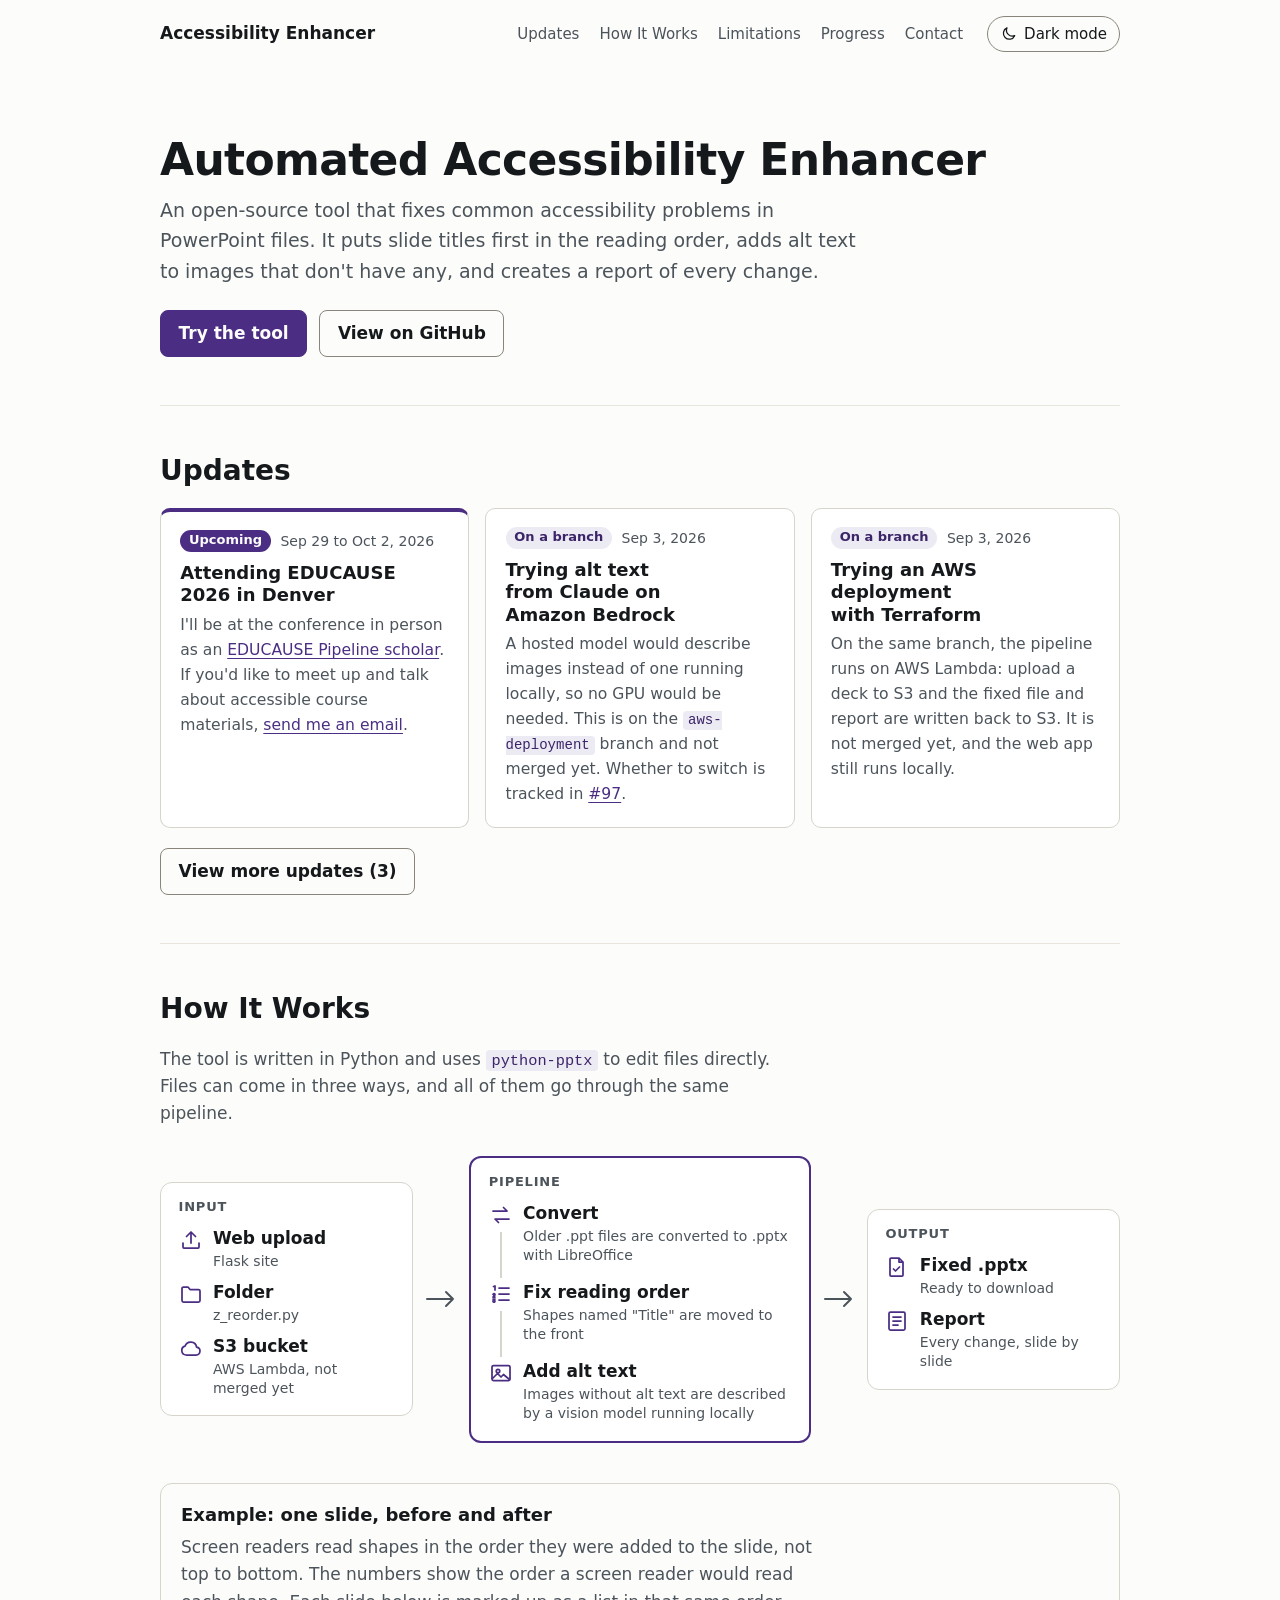
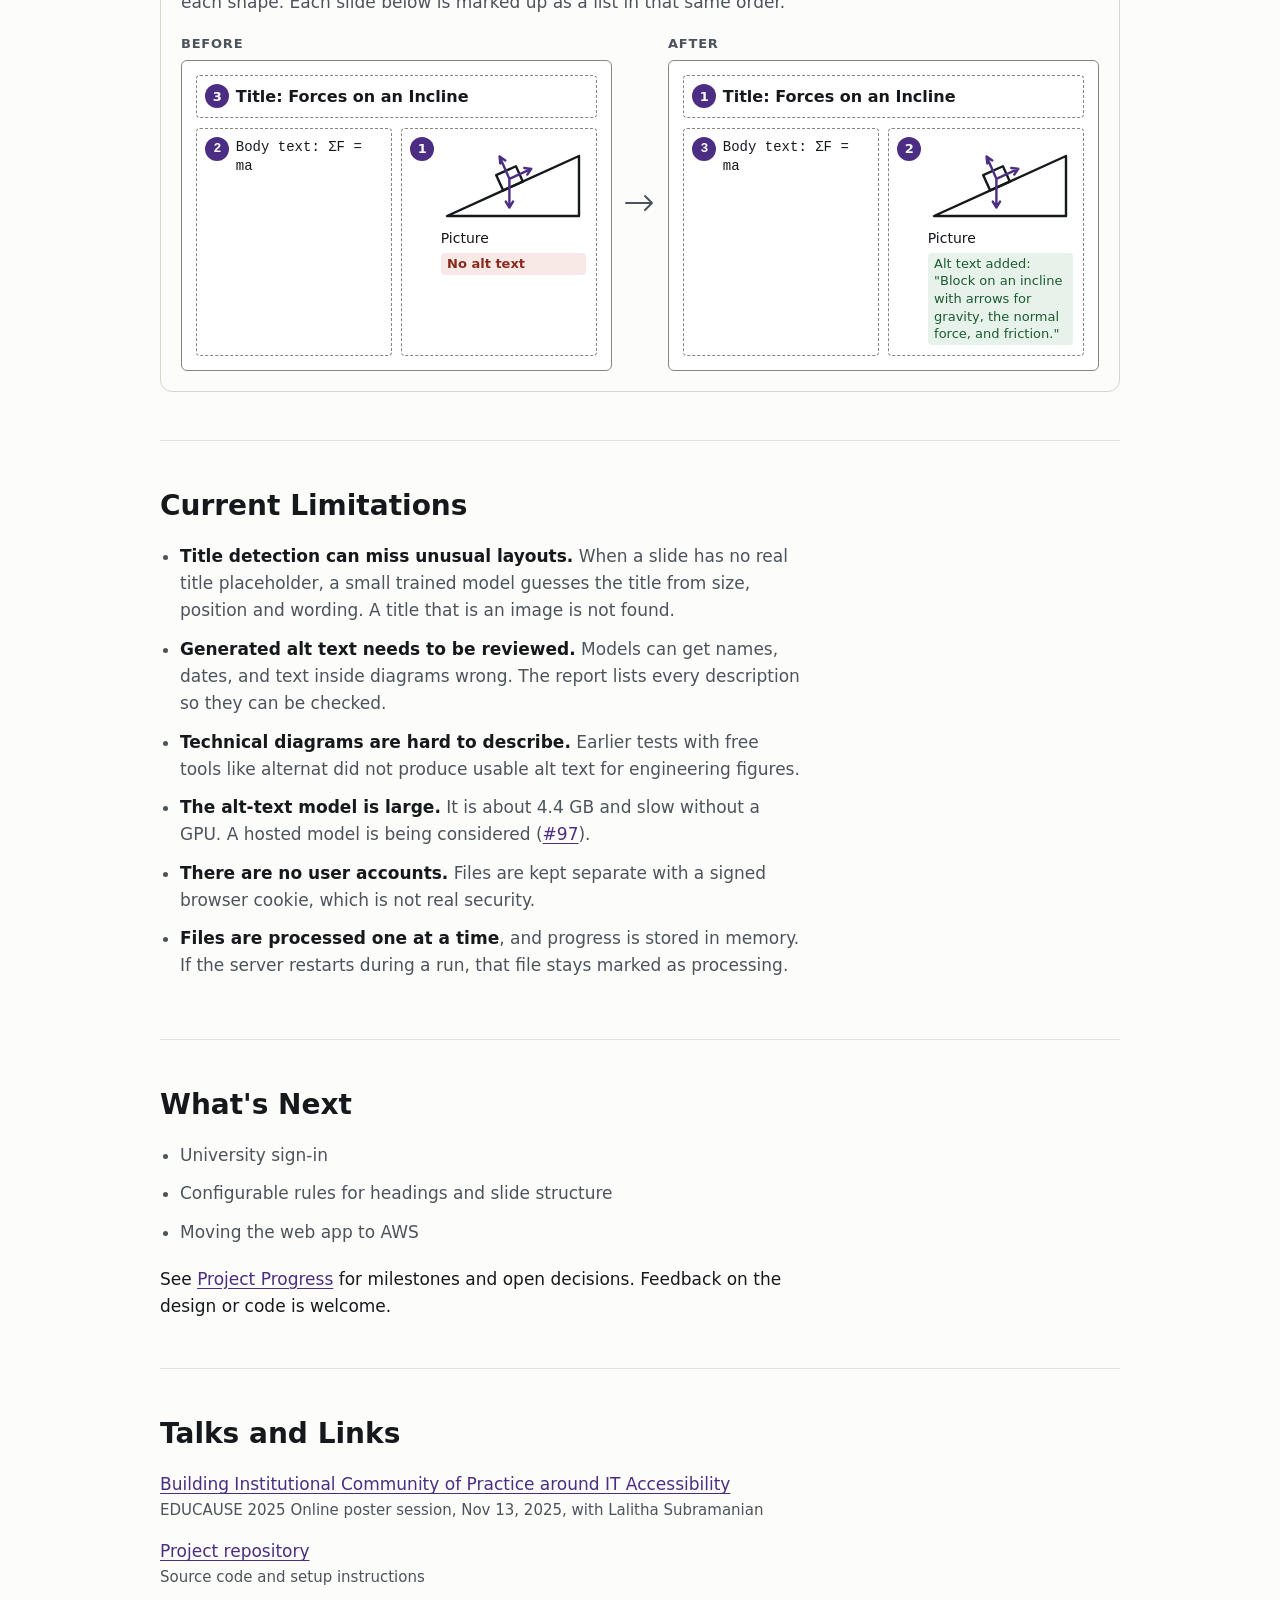
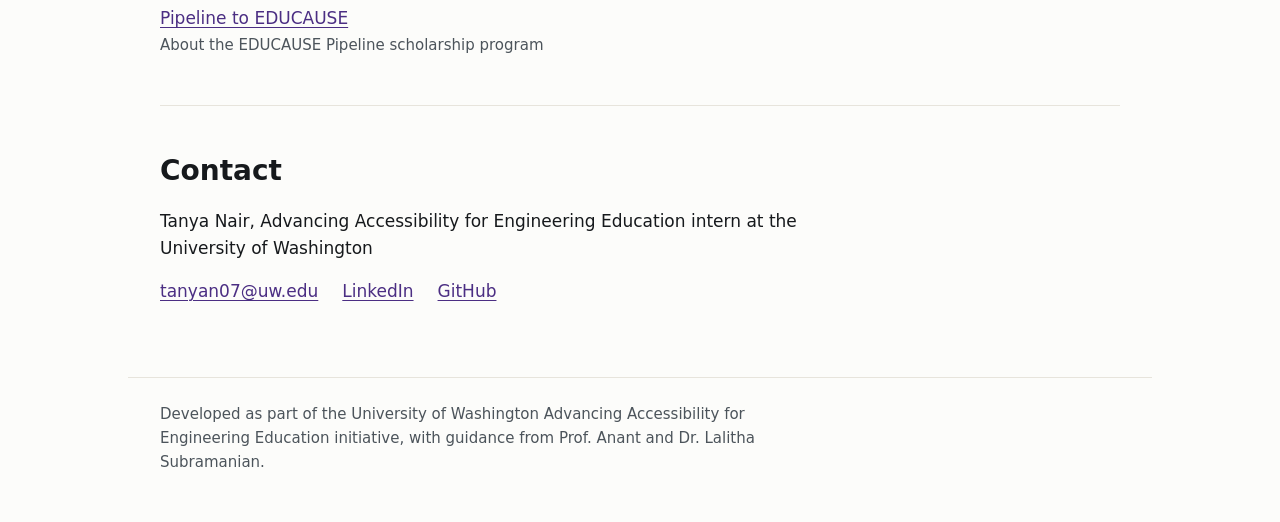
==== index.html @ fe42ecde "Proxy /app to the Flask app and link it from the landing page Add a Cloudflare Pages Function that r" ====
<!doctype html>
<html lang="en">
<head>
<meta charset="utf-8">
<meta name="viewport" content="width=device-width, initial-scale=1">
<title>Automated Accessibility Enhancer</title>
<meta name="description" content="An open-source tool that fixes reading order and adds missing alt text in PowerPoint files. Built at the University of Washington.">
<meta name="color-scheme" content="light dark">
<link rel="stylesheet" href="styles.css">
<script>
  document.documentElement.classList.add("js");
  try {
    var t = localStorage.getItem("theme");
    if (t === "light" || t === "dark") { document.documentElement.dataset.theme = t; }
  } catch (e) {}
</script>
</head>
<body>

<a class="skip-link" href="#main">Skip to main content</a>

<header class="topbar">
  <div class="wrap topbar-inner">
    <a class="brand" href="#top">Accessibility Enhancer</a>
    <nav aria-label="Sections">
      <ul>
        <li><a href="#updates">Updates</a></li>
        <li><a href="#how">How It Works</a></li>
        <li><a href="#limits">Limitations</a></li>
        <li><a href="progress.html">Progress</a></li>
        <li><a href="#contact">Contact</a></li>
      </ul>
    </nav>
    <button type="button" class="theme-toggle" id="theme-toggle" aria-pressed="false" hidden>
      <svg class="icon" viewBox="0 0 24 24" aria-hidden="true" focusable="false"><path d="M20 14.5A8 8 0 0 1 9.5 4a8 8 0 1 0 10.5 10.5z"/></svg>
      Dark mode
    </button>
  </div>
</header>

<main id="main">

  <section class="intro wrap" id="top" aria-labelledby="top-h">
    <h1 id="top-h">Automated Accessibility Enhancer</h1>
    <p class="lede">An open-source tool that fixes common accessibility problems in PowerPoint files. It puts slide
      titles first in the reading order, adds alt text to images that don't have any, and creates a report of every
      change.</p>
    <p class="actions">
      <a class="button" href="/app">Try the tool</a>
      <a class="button-secondary" href="https://github.com/t-nair/automated-accessibility-enhancer">View on GitHub</a>
    </p>
  </section>

  <section id="updates" class="wrap" aria-labelledby="updates-h">
    <h2 id="updates-h">Updates</h2>

    <ol class="feed" id="feed">

      <li class="feed-item is-upcoming">
        <p class="feed-meta">
          <span class="tag tag-upcoming">Upcoming</span>
          <time datetime="2026-09-29">Sep 29 to Oct 2, 2026</time>
        </p>
        <h3>Attending EDUCAUSE 2026 in Denver</h3>
        <p>I'll be at the conference in person as an
          <a href="https://er.educause.edu/articles/2023/1/pipeline-to-educause-connecting-underrepresented-students-to-careers-in-higher-education-it">EDUCAUSE
          Pipeline scholar</a>. If you'd like to meet up and talk about accessible course materials,
          <a href="mailto:tanyan07@uw.edu?subject=EDUCAUSE%202026">send me an email</a>.</p>
      </li>

      <li class="feed-item">
        <p class="feed-meta">
          <span class="tag">On a branch</span>
          <time datetime="2026-09-03">Sep 3, 2026</time>
        </p>
        <h3>Trying alt text from Claude on Amazon Bedrock</h3>
        <p>A hosted model would describe images instead of one running locally, so no GPU would be needed. This is on
          the <span class="code">aws-deployment</span> branch and not merged yet. Whether to switch is tracked in
          <a href="https://github.com/t-nair/automated-accessibility-enhancer/issues/97">#97</a>.</p>
      </li>

      <li class="feed-item">
        <p class="feed-meta">
          <span class="tag">On a branch</span>
          <time datetime="2026-09-03">Sep 3, 2026</time>
        </p>
        <h3>Trying an AWS deployment with Terraform</h3>
        <p>On the same branch, the pipeline runs on AWS Lambda: upload a deck to S3 and the fixed file and report are
          written back to S3. It is not merged yet, and the web app still runs locally.</p>
      </li>

      <li class="feed-item">
        <p class="feed-meta">
          <span class="tag">Fixes</span>
          <time datetime="2026-09-03">Sep 3, 2026</time>
        </p>
        <h3>Reading order and alt text bug fixes</h3>
        <p>Fixed four bugs, including one where alt text written by a person could be overwritten if it matched the
          shape name. The test suite is now at 123 tests.</p>
      </li>

      <li class="feed-item">
        <p class="feed-meta">
          <span class="tag">Release</span>
          <time datetime="2026-08-21">Aug 21, 2026</time>
        </p>
        <h3>Web version</h3>
        <p>Upload files in the browser, track progress, read the report for each file, and download the fixed deck.
          The command-line script still works for folders.</p>
      </li>

      <li class="feed-item">
        <p class="feed-meta">
          <span class="tag">Talk</span>
          <time datetime="2025-11-13">Nov 13, 2025</time>
        </p>
        <h3>EDUCAUSE 2025 Online poster session</h3>
        <p>Presented <a href="https://events.educause.edu/annual-conference/2025-online/agenda/building-institutional-community-of-practice-around-it-accessibility">Building
          Institutional Community of Practice around IT Accessibility</a> with Lalitha Subramanian.</p>
      </li>

    </ol>

    <p class="feed-more">
      <button type="button" class="button-secondary" id="feed-toggle" aria-controls="feed" aria-expanded="false" hidden>View more updates</button>
    </p>
  </section>

  <section id="how" class="wrap" aria-labelledby="how-h">
    <h2 id="how-h">How It Works</h2>
    <p class="section-intro">The tool is written in Python and uses <span class="code">python-pptx</span> to edit
      files directly. Files can come in three ways, and all of them go through the same pipeline.</p>

    <div class="pipeline">

      <div class="pipe-col">
        <h3 class="pipe-label">Input</h3>
        <ul class="nodes">
          <li>
            <svg class="icon" viewBox="0 0 24 24" aria-hidden="true" focusable="false"><path d="M12 15V4M7.5 8.5 12 4l4.5 4.5M4 15v4a1 1 0 0 0 1 1h14a1 1 0 0 0 1-1v-4"/></svg>
            <span><strong>Web upload</strong><small>Flask site</small></span>
          </li>
          <li>
            <svg class="icon" viewBox="0 0 24 24" aria-hidden="true" focusable="false"><path d="M3 6.5A1.5 1.5 0 0 1 4.5 5H9l2 2.5h8.5A1.5 1.5 0 0 1 21 9v9.5a1.5 1.5 0 0 1-1.5 1.5h-15A1.5 1.5 0 0 1 3 18.5z"/></svg>
            <span><strong>Folder</strong><small>z_reorder.py</small></span>
          </li>
          <li>
            <svg class="icon" viewBox="0 0 24 24" aria-hidden="true" focusable="false"><path d="M7 19h10a4 4 0 0 0 .6-7.95A6 6 0 0 0 6 10.2 4.5 4.5 0 0 0 7 19z"/></svg>
            <span><strong>S3 bucket</strong><small>AWS Lambda, not merged yet</small></span>
          </li>
        </ul>
      </div>

      <svg class="pipe-arrow" viewBox="0 0 32 24" aria-hidden="true" focusable="false"><path d="M2 12h26M21 5l7 7-7 7"/></svg>

      <div class="pipe-col pipe-main">
        <h3 class="pipe-label">Pipeline</h3>
        <ol class="steps">
          <li>
            <svg class="icon" viewBox="0 0 24 24" aria-hidden="true" focusable="false"><path d="M4 8h14l-3.5-3.5M20 16H6l3.5 3.5"/></svg>
            <span><strong>Convert</strong><small>Older .ppt files are converted to .pptx with LibreOffice</small></span>
          </li>
          <li>
            <svg class="icon" viewBox="0 0 24 24" aria-hidden="true" focusable="false"><path d="M10 6h10M10 12h10M10 18h10M4.5 4.5 6 4v4M4 12.5a1 1 0 1 1 2 .3L4 15h2M4 17h2l-1 1.2a1 1 0 1 1-1 .8"/></svg>
            <span><strong>Fix reading order</strong><small>Shapes named "Title" are moved to the front</small></span>
          </li>
          <li>
            <svg class="icon" viewBox="0 0 24 24" aria-hidden="true" focusable="false"><rect x="3" y="4.5" width="18" height="15" rx="1.5"/><circle cx="9" cy="10" r="1.75"/><path d="m3.5 17.5 5-5 3.5 3.5 2.5-2.5 6 5"/></svg>
            <span><strong>Add alt text</strong><small>Images without alt text are described by a vision model running locally</small></span>
          </li>
        </ol>
      </div>

      <svg class="pipe-arrow" viewBox="0 0 32 24" aria-hidden="true" focusable="false"><path d="M2 12h26M21 5l7 7-7 7"/></svg>

      <div class="pipe-col">
        <h3 class="pipe-label">Output</h3>
        <ul class="nodes">
          <li>
            <svg class="icon" viewBox="0 0 24 24" aria-hidden="true" focusable="false"><path d="M6 3h8l4 4v13a1 1 0 0 1-1 1H6a1 1 0 0 1-1-1V4a1 1 0 0 1 1-1zM14 3v4h4M8.5 14l2 2 4-4"/></svg>
            <span><strong>Fixed .pptx</strong><small>Ready to download</small></span>
          </li>
          <li>
            <svg class="icon" viewBox="0 0 24 24" aria-hidden="true" focusable="false"><rect x="4" y="3" width="16" height="18" rx="1.5"/><path d="M8 8h8M8 12h8M8 16h5"/></svg>
            <span><strong>Report</strong><small>Every change, slide by slide</small></span>
          </li>
        </ul>
      </div>

    </div>

    <figure class="example">
      <figcaption>
        <h3>Example: one slide, before and after</h3>
        <p>Screen readers read shapes in the order they were added to the slide, not top to bottom. The numbers show
          the order a screen reader would read each shape. Each slide below is marked up as a list in that same
          order.</p>
      </figcaption>

      <div class="compare">
        <div class="compare-side">
          <h4>Before</h4>
          <ol class="slide" aria-label="Before, in screen reader order">
            <li class="shape shape-pic">
              <svg class="incline" viewBox="0 0 120 70" aria-hidden="true" focusable="false"><path d="M5 65h110V15z"/><rect x="-9" y="-14" width="18" height="14" transform="translate(60 40) rotate(-24.4)"/><path class="force" d="M57 34v24M54 53l3 5 3-5M57 34 48.8 15.4M53.6 18.7l-4.8-3.3.6 5.8M57 34l18.2-8.3M71.9 30.5l3.3-4.8-5.8-.7"/></svg>
              <span class="shape-text">Picture <span class="alt alt-missing">No alt text</span></span>
            </li>
            <li class="shape shape-body"><span class="shape-text">Body text: ΣF = ma</span></li>
            <li class="shape shape-title"><span class="shape-text">Title: Forces on an Incline</span></li>
          </ol>
        </div>

        <svg class="compare-arrow" viewBox="0 0 32 24" aria-hidden="true" focusable="false"><path d="M2 12h26M21 5l7 7-7 7"/></svg>

        <div class="compare-side">
          <h4>After</h4>
          <ol class="slide" aria-label="After, in screen reader order">
            <li class="shape shape-title"><span class="shape-text">Title: Forces on an Incline</span></li>
            <li class="shape shape-pic">
              <svg class="incline" viewBox="0 0 120 70" aria-hidden="true" focusable="false"><path d="M5 65h110V15z"/><rect x="-9" y="-14" width="18" height="14" transform="translate(60 40) rotate(-24.4)"/><path class="force" d="M57 34v24M54 53l3 5 3-5M57 34 48.8 15.4M53.6 18.7l-4.8-3.3.6 5.8M57 34l18.2-8.3M71.9 30.5l3.3-4.8-5.8-.7"/></svg>
              <span class="shape-text">Picture <span class="alt alt-added">Alt text added: "Block on an incline with arrows for gravity, the normal force, and friction."</span></span>
            </li>
            <li class="shape shape-body"><span class="shape-text">Body text: ΣF = ma</span></li>
          </ol>
        </div>
      </div>
    </figure>
  </section>

  <section id="limits" class="wrap" aria-labelledby="limits-h">
    <h2 id="limits-h">Current Limitations</h2>
    <ul class="plain">
      <li><strong>Title detection can miss unusual layouts.</strong> When a slide has no real title placeholder, a
        small trained model guesses the title from size, position and wording. A title that is an image is not
        found.</li>
      <li><strong>Generated alt text needs to be reviewed.</strong> Models can get names, dates, and text inside
        diagrams wrong. The report lists every description so they can be checked.</li>
      <li><strong>Technical diagrams are hard to describe.</strong> Earlier tests with free tools like alternat did
        not produce usable alt text for engineering figures.</li>
      <li><strong>The alt-text model is large.</strong> It is about 4.4 GB and slow without a GPU. A hosted model is
        being considered (<a href="https://github.com/t-nair/automated-accessibility-enhancer/issues/97">#97</a>).</li>
      <li><strong>There are no user accounts.</strong> Files are kept separate with a signed browser cookie, which is
        not real security.</li>
      <li><strong>Files are processed one at a time</strong>, and progress is stored in memory. If the server restarts
        during a run, that file stays marked as processing.</li>
    </ul>
  </section>

  <section id="next" class="wrap" aria-labelledby="next-h">
    <h2 id="next-h">What's Next</h2>
    <ul class="plain">
      <li>University sign-in</li>
      <li>Configurable rules for headings and slide structure</li>
      <li>Moving the web app to AWS</li>
    </ul>
    <p>See <a href="progress.html">Project Progress</a> for milestones and open decisions. Feedback on the design or
      code is welcome.</p>
  </section>

  <section id="talks" class="wrap" aria-labelledby="talks-h">
    <h2 id="talks-h">Talks and Links</h2>
    <ul class="links">
      <li>
        <a href="https://events.educause.edu/annual-conference/2025-online/agenda/building-institutional-community-of-practice-around-it-accessibility">Building Institutional Community of Practice around IT Accessibility</a>
        <span class="meta">EDUCAUSE 2025 Online poster session, Nov 13, 2025, with Lalitha Subramanian</span>
      </li>
      <li>
        <a href="https://github.com/t-nair/automated-accessibility-enhancer">Project repository</a>
        <span class="meta">Source code and setup instructions</span>
      </li>
      <li>
        <a href="https://er.educause.edu/articles/2023/1/pipeline-to-educause-connecting-underrepresented-students-to-careers-in-higher-education-it">Pipeline to EDUCAUSE</a>
        <span class="meta">About the EDUCAUSE Pipeline scholarship program</span>
      </li>
    </ul>
  </section>

  <section id="contact" class="wrap" aria-labelledby="contact-h">
    <h2 id="contact-h">Contact</h2>
    <p>Tanya Nair, Advancing Accessibility for Engineering Education intern at the University of Washington</p>
    <ul class="links links-inline">
      <li><a href="mailto:tanyan07@uw.edu">tanyan07@uw.edu</a></li>
      <li><a href="https://www.linkedin.com/in/tanya-nair-617473287/">LinkedIn</a></li>
      <li><a href="https://github.com/t-nair">GitHub</a></li>
    </ul>
  </section>

</main>

<footer class="site-footer">
  <div class="wrap">
    <p>Developed as part of the University of Washington Advancing Accessibility for Engineering Education initiative,
      with guidance from Prof. Anant and Dr. Lalitha Subramanian.</p>
  </div>
</footer>

<script src="script.js" defer></script>
</body>
</html>
---- styles.css ----
/* Automated Accessibility Enhancer project site.
   Colour pairs meet WCAG 2.2 AA: 4.5:1 or better for text,
   3:1 or better for control borders, in light and dark. */

:root {
  --bg:      #fcfcfa;
  --surface: #ffffff;
  --text:    #16191c;
  --muted:   #4c545b;
  --accent:  #4b2e83;
  --border:  #d7d4cc;
  --control: #8a857b;
  --rule:    #e7e4dc;
  --focus:   #0b57d0;
  --tag-bg:  #eceaf3;
  --tag-fg:  #3b2468;
  --ok-bg:   #e6f2ea;
  --ok-fg:   #1d5a32;
  --bad-bg:  #f8e8e6;
  --bad-fg:  #8a2a1e;

  --measure: 40rem;
  --wrap:    64rem;
  --space:   clamp(1rem, 4vw, 2rem);

  --font: system-ui, -apple-system, "Segoe UI", Roboto, "Helvetica Neue", Arial, sans-serif;
  --mono: ui-monospace, SFMono-Regular, "SF Mono", Menlo, Consolas, "Liberation Mono", monospace;
}

@media (prefers-color-scheme: dark) {
  :root:not([data-theme="light"]) {
    --bg:      #111315;
    --surface: #181b1e;
    --text:    #e9ecef;
    --muted:   #a8b1b8;
    --accent:  #c3aef0;
    --border:  #333a3f;
    --control: #6d757a;
    --rule:    #23282b;
    --focus:   #ffd166;
    --tag-bg:  #24202e;
    --tag-fg:  #d3c4f5;
    --ok-bg:   #15271c;
    --ok-fg:   #9fd8b0;
    --bad-bg:  #2e1a17;
    --bad-fg:  #f2b0a5;
  }
}

:root[data-theme="dark"] {
  --bg:      #111315;
  --surface: #181b1e;
  --text:    #e9ecef;
  --muted:   #a8b1b8;
  --accent:  #c3aef0;
  --border:  #333a3f;
  --control: #6d757a;
  --rule:    #23282b;
  --focus:   #ffd166;
  --tag-bg:  #24202e;
  --tag-fg:  #d3c4f5;
  --ok-bg:   #15271c;
  --ok-fg:   #9fd8b0;
  --bad-bg:  #2e1a17;
  --bad-fg:  #f2b0a5;
}

*, *::before, *::after { box-sizing: border-box; }

[hidden] { display: none !important; }

html { -webkit-text-size-adjust: 100%; }

body {
  margin: 0;
  background: var(--bg);
  color: var(--text);
  font-family: var(--font);
  font-size: 1.0625rem;
  line-height: 1.6;
  overflow-wrap: break-word;
}

/* ---------- Layout ---------- */

.wrap {
  width: 100%;
  max-width: var(--wrap);
  margin-inline: auto;
  padding-inline: var(--space);
}

main > section {
  padding-block: clamp(2rem, 5vw, 3rem);
}

/* Divider between sections, kept inside the padded column. */
main > section + section {
  background-image: linear-gradient(var(--rule), var(--rule));
  background-size: calc(100% - 2 * var(--space)) 1px;
  background-position: top center;
  background-repeat: no-repeat;
}

/* ---------- Skip link and focus ---------- */

.skip-link {
  position: absolute;
  left: 0.5rem;
  top: -4rem;
  z-index: 10;
  padding: 0.75rem 1rem;
  background: var(--surface);
  color: var(--text);
  border: 2px solid var(--accent);
  border-radius: 6px;
  font-weight: 600;
  text-decoration: none;
}

.skip-link:focus { top: 0.5rem; }

:where(a, button, [tabindex]):focus-visible {
  outline: 3px solid var(--focus);
  outline-offset: 3px;
  border-radius: 4px;
}

/* ---------- Type ---------- */

h1, h2, h3, h4 { line-height: 1.25; margin: 0 0 0.5rem; text-wrap: balance; }

h1 { font-size: clamp(1.9rem, 5vw, 2.75rem); letter-spacing: -0.015em; }
h2 { font-size: clamp(1.4rem, 3.4vw, 1.75rem); margin-bottom: 1.25rem; }
h3 { font-size: 1.125rem; }
h4 { font-size: 1rem; }

p { margin: 0 0 1rem; max-width: var(--measure); }
p:last-child { margin-bottom: 0; }

a { color: var(--accent); text-underline-offset: 0.18em; }
a:hover { text-decoration-thickness: 2px; }

strong { font-weight: 650; }

.code {
  font-family: var(--mono);
  font-size: 0.9em;
  background: var(--tag-bg);
  color: var(--tag-fg);
  padding: 0.1em 0.35em;
  border-radius: 4px;
}

.lede { font-size: 1.1875rem; color: var(--muted); max-width: 44rem; }

.section-intro { color: var(--muted); }

.icon {
  width: 1.5rem;
  height: 1.5rem;
  flex: none;
  fill: none;
  stroke: currentColor;
  stroke-width: 1.75;
  stroke-linecap: round;
  stroke-linejoin: round;
}

/* ---------- Top bar ---------- */

.topbar-inner {
  display: flex;
  flex-wrap: wrap;
  align-items: center;
  gap: 0.5rem 1.5rem;
  padding-block: 1rem;
}

.brand {
  font-weight: 650;
  color: var(--text);
  text-decoration: none;
  margin-right: auto;
}

.topbar ul {
  list-style: none;
  display: flex;
  flex-wrap: wrap;
  gap: 0.25rem 1.25rem;
  margin: 0;
  padding: 0;
}

.topbar nav a {
  display: inline-block;
  padding-block: 0.35rem;
  color: var(--muted);
  font-size: 0.9375rem;
  text-decoration: none;
}

.topbar nav a:hover { color: var(--text); text-decoration: underline; }

.theme-toggle {
  display: inline-flex;
  align-items: center;
  gap: 0.4rem;
  min-height: 2.25rem;
  padding: 0.3rem 0.75rem;
  font: inherit;
  font-size: 0.9375rem;
  color: var(--text);
  background: transparent;
  border: 1px solid var(--control);
  border-radius: 999px;
  cursor: pointer;
}

.theme-toggle .icon { width: 1.1rem; height: 1.1rem; }

.theme-toggle[aria-pressed="true"] .icon { fill: currentColor; }

/* ---------- Intro ---------- */

.intro { padding-top: clamp(2rem, 6vw, 4rem); }

/* ---------- Buttons ---------- */

.actions { margin-top: 1.5rem; display: flex; flex-wrap: wrap; gap: 0.75rem; }

.button,
.button-secondary {
  display: inline-flex;
  align-items: center;
  min-height: 2.75rem;
  padding: 0.55rem 1.1rem;
  border-radius: 8px;
  font: inherit;
  font-weight: 650;
  text-decoration: none;
  cursor: pointer;
}

.button { background: var(--accent); color: var(--bg); border: 1px solid var(--accent); }
.button:hover { text-decoration: underline; text-underline-offset: 0.2em; }

.button-secondary { background: transparent; color: var(--text); border: 1px solid var(--control); }
.button-secondary:hover { background: var(--tag-bg); }

/* ---------- Updates ---------- */

.feed {
  list-style: none;
  margin: 0;
  padding: 0;
  display: grid;
  gap: 1rem;
  grid-template-columns: 1fr;
}

@media (min-width: 52rem) {
  .feed { grid-template-columns: repeat(3, minmax(0, 1fr)); }
}

.feed-item {
  display: flex;
  flex-direction: column;
  padding: 1.1rem 1.2rem 1.25rem;
  background: var(--surface);
  border: 1px solid var(--border);
  border-radius: 10px;
}

.feed-item.is-upcoming { border-top: 4px solid var(--accent); }

.feed-item:focus { outline: 3px solid var(--focus); outline-offset: 3px; }

.feed-meta {
  display: flex;
  flex-wrap: wrap;
  align-items: center;
  gap: 0.4rem 0.6rem;
  margin: 0 0 0.6rem;
  font-size: 0.875rem;
  color: var(--muted);
}

.tag {
  display: inline-block;
  padding: 0.05rem 0.55rem;
  border-radius: 999px;
  background: var(--tag-bg);
  color: var(--tag-fg);
  font-size: 0.8125rem;
  font-weight: 650;
}

.tag-upcoming { background: var(--accent); color: var(--bg); }

.feed-item h3 { margin-bottom: 0.4rem; }
.feed-item p:last-child { color: var(--muted); font-size: 0.975rem; }

.feed-more { margin-top: 1.25rem; }

/* ---------- Pipeline diagram ---------- */

.pipeline {
  display: grid;
  grid-template-columns: 1fr;
  justify-items: stretch;
  gap: 0.5rem;
  margin-top: 1.75rem;
}

.pipe-col {
  background: var(--surface);
  border: 1px solid var(--border);
  border-radius: 12px;
  padding: 1rem 1.1rem 1.1rem;
}

.pipe-main { border: 2px solid var(--accent); }

.pipe-label {
  font-size: 0.8125rem;
  font-weight: 650;
  letter-spacing: 0.06em;
  text-transform: uppercase;
  color: var(--muted);
  margin-bottom: 0.75rem;
}

.nodes,
.steps {
  list-style: none;
  margin: 0;
  padding: 0;
  display: grid;
  gap: 0.6rem;
}

.nodes li,
.steps li {
  display: flex;
  align-items: flex-start;
  gap: 0.65rem;
  line-height: 1.35;
}

.nodes .icon,
.steps .icon { color: var(--accent); margin-top: 0.05rem; }

.nodes small,
.steps small {
  display: block;
  color: var(--muted);
  font-size: 0.875rem;
  margin-top: 0.15rem;
}

.steps { counter-reset: step; gap: 0; }

.steps li {
  position: relative;
  padding-bottom: 1rem;
}

.steps li:last-child { padding-bottom: 0; }

/* Connector line between pipeline steps */
.steps li:not(:last-child)::after {
  content: "";
  position: absolute;
  left: calc(0.75rem - 1px);
  top: 1.9rem;
  bottom: 0.2rem;
  width: 2px;
  background: var(--border);
}

.pipe-arrow,
.compare-arrow {
  width: 2rem;
  height: 1.5rem;
  justify-self: center;
  fill: none;
  stroke: var(--muted);
  stroke-width: 2;
  stroke-linecap: round;
  stroke-linejoin: round;
  transform: rotate(90deg);
}

@media (min-width: 52rem) {
  .pipeline {
    grid-template-columns: minmax(0, 1fr) auto minmax(0, 1.35fr) auto minmax(0, 1fr);
    align-items: center;
    gap: 0.75rem;
  }

  .pipe-arrow { transform: none; }
}

/* ---------- Before and after example ---------- */

.example {
  margin: 2.5rem 0 0;
  padding: 1.25rem;
  border: 1px solid var(--border);
  border-radius: 12px;
}

.example figcaption p { color: var(--muted); }

.compare {
  display: grid;
  grid-template-columns: 1fr;
  gap: 0.75rem;
  margin-top: 1.25rem;
}

@media (min-width: 52rem) {
  .compare {
    grid-template-columns: minmax(0, 1fr) auto minmax(0, 1fr);
    align-items: stretch;
  }

  .compare-arrow { transform: none; align-self: center; }
}

.compare-side { display: flex; flex-direction: column; }
.compare-side .slide { flex: 1; }

.compare-side h4 {
  font-size: 0.8125rem;
  font-weight: 650;
  letter-spacing: 0.06em;
  text-transform: uppercase;
  color: var(--muted);
}

/* The slide is a list in screen reader order. Grid areas put each shape
   where it sits visually, so the two can differ, which is the point. */
.slide {
  list-style: none;
  counter-reset: order;
  margin: 0;
  padding: 0.9rem;
  display: grid;
  grid-template-columns: 1fr 1fr;
  grid-template-rows: auto 1fr;
  align-content: start;
  grid-template-areas:
    "title title"
    "body  pic";
  gap: 0.6rem;
  background: var(--surface);
  border: 1px solid var(--control);
  border-radius: 6px;
  min-height: 14rem;
}

.shape {
  counter-increment: order;
  position: relative;
  padding: 0.6rem 0.6rem 0.6rem 2.4rem;
  border: 1px dashed var(--control);
  border-radius: 4px;
  font-size: 0.875rem;
  line-height: 1.35;
}

.shape::before {
  content: counter(order);
  position: absolute;
  left: 0.5rem;
  top: 0.5rem;
  width: 1.5rem;
  height: 1.5rem;
  display: grid;
  place-items: center;
  border-radius: 50%;
  background: var(--accent);
  color: var(--bg);
  font-size: 0.8125rem;
  font-weight: 700;
}

.shape-title { grid-area: title; font-weight: 650; font-size: 1rem; }
.shape-body  { grid-area: body; font-family: var(--mono); }
.shape-pic   { grid-area: pic; display: flex; flex-direction: column; gap: 0.4rem; }

.incline {
  width: 100%;
  max-width: 9rem;
  height: auto;
  fill: none;
  stroke: var(--text);
  stroke-width: 2;
  stroke-linejoin: round;
  stroke-linecap: round;
}

.incline .force { stroke: var(--accent); }

.alt {
  display: block;
  margin-top: 0.3rem;
  padding: 0.15rem 0.4rem;
  border-radius: 4px;
  font-size: 0.8125rem;
  font-weight: 600;
}

.alt-missing { background: var(--bad-bg); color: var(--bad-fg); }
.alt-added   { background: var(--ok-bg); color: var(--ok-fg); font-weight: 500; }

@media (max-width: 30rem) {
  .slide {
    grid-template-columns: 1fr;
    grid-template-rows: auto;
    grid-template-areas: "title" "body" "pic";
  }
}

/* ---------- Lists ---------- */

.plain { margin: 0; padding-left: 1.25rem; max-width: var(--measure); }
.plain li { margin-bottom: 0.7rem; color: var(--muted); }
.plain li strong { color: var(--text); }
.plain + p { margin-top: 1.25rem; }

.links { list-style: none; margin: 0; padding: 0; display: grid; gap: 1rem; }
.links .meta { display: block; font-size: 0.9375rem; color: var(--muted); }

.links-inline { display: flex; flex-wrap: wrap; gap: 0.5rem 1.5rem; margin-top: 0.75rem; }

/* ---------- Progress page tables ---------- */

/* Tables may scroll sideways on narrow screens (WCAG 1.4.10 allows it for data tables) */
.table-wrap { overflow-x: auto; margin-bottom: 1rem; }

.progress-table { border-collapse: collapse; width: 100%; font-size: 0.975rem; }
.progress-table th, .progress-table td { text-align: left; padding: 0.6rem 0.75rem 0.6rem 0; border-bottom: 1px solid var(--rule); vertical-align: top; }
.progress-table thead th { font-size: 0.875rem; color: var(--muted); border-bottom-color: var(--border); }
.progress-table tbody th { font-weight: 500; }
.progress-table td:last-child { white-space: nowrap; }

/* decorative: the "N of M" text next to it carries the meaning */
.bar {
  display: inline-block;
  width: 5rem;
  height: 0.5rem;
  margin-right: 0.6rem;
  border: 1px solid var(--control);
  border-radius: 999px;
  background: linear-gradient(var(--accent), var(--accent)) no-repeat left / var(--done) 100%;
}

.tag-done { background: var(--ok-bg); color: var(--ok-fg); margin-left: 0.4rem; }

@media (max-width: 30rem) {
  .bar { display: none; }
}

/* ---------- Footer ---------- */

.site-footer { padding-block: 1.5rem 3rem; color: var(--muted); font-size: 0.9375rem; }

.site-footer .wrap { border-top: 1px solid var(--rule); padding-top: 1.5rem; }

/* ---------- Motion, forced colours, print ---------- */

@media (prefers-reduced-motion: no-preference) {
  html { scroll-behavior: smooth; }
}

@media (forced-colors: active) {
  .feed-item, .pipe-col, .slide, .shape, .tag, .alt, .bar { border: 1px solid CanvasText; }
  .bar { background: linear-gradient(CanvasText, CanvasText) no-repeat left / var(--done) 100%; }
  .shape::before { border: 1px solid CanvasText; }
}

@media print {
  body { background: #fff; color: #000; }
  .topbar, .skip-link, .feed-more { display: none; }
  .feed-item[hidden] { display: flex !important; }
  .feed-item, .pipeline, .example { break-inside: avoid; }
}
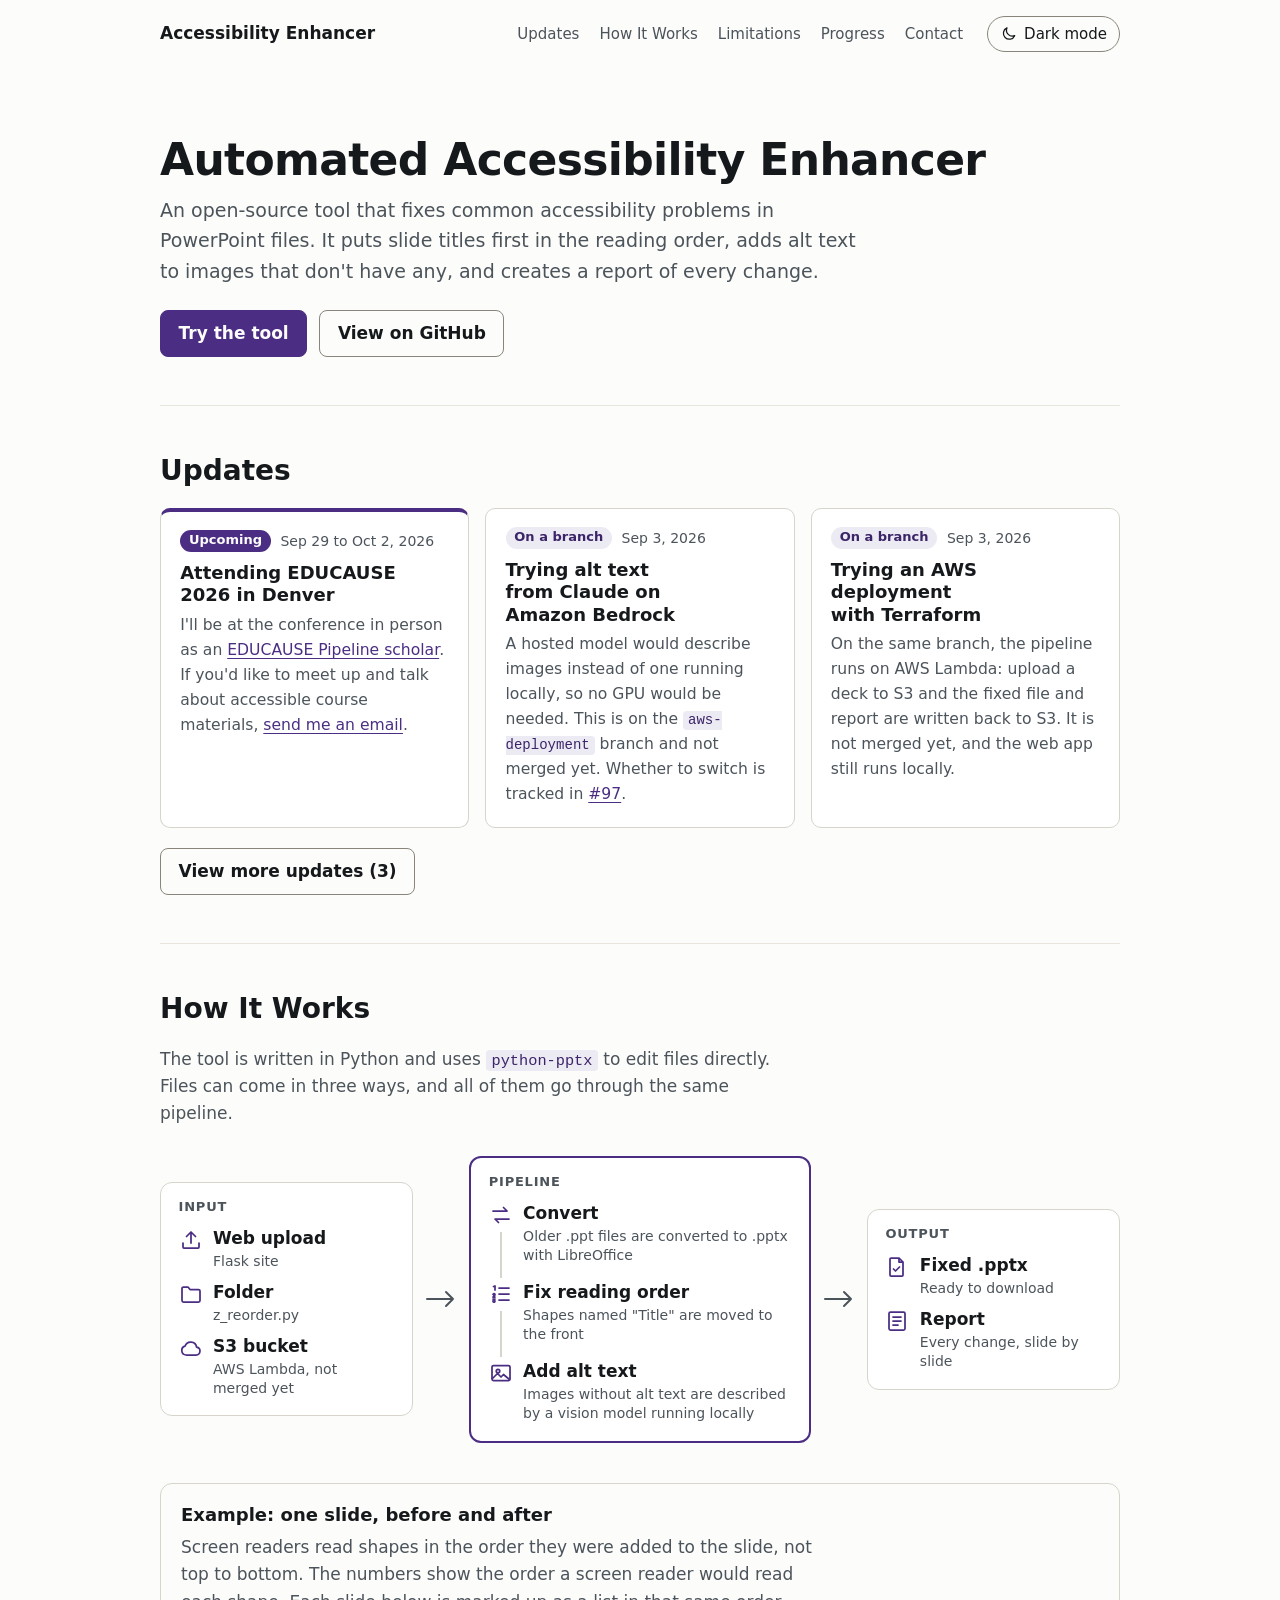
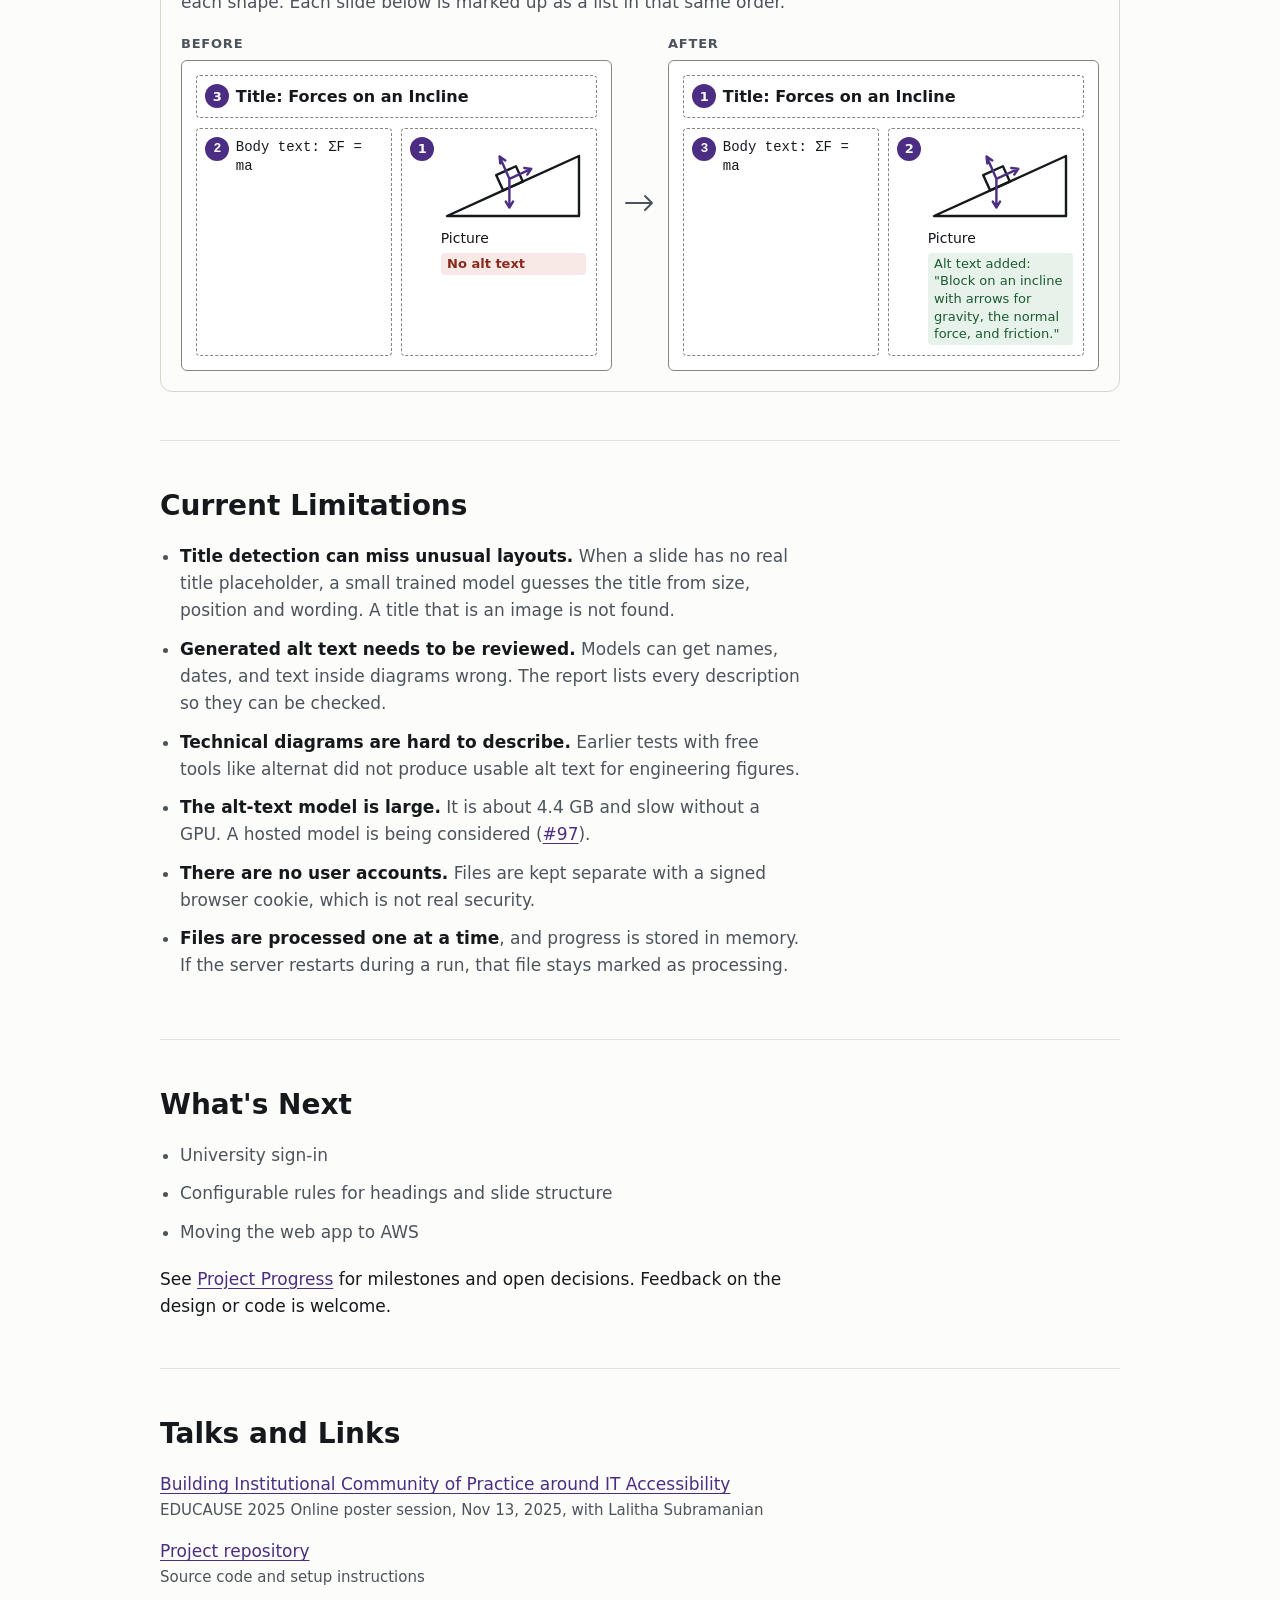
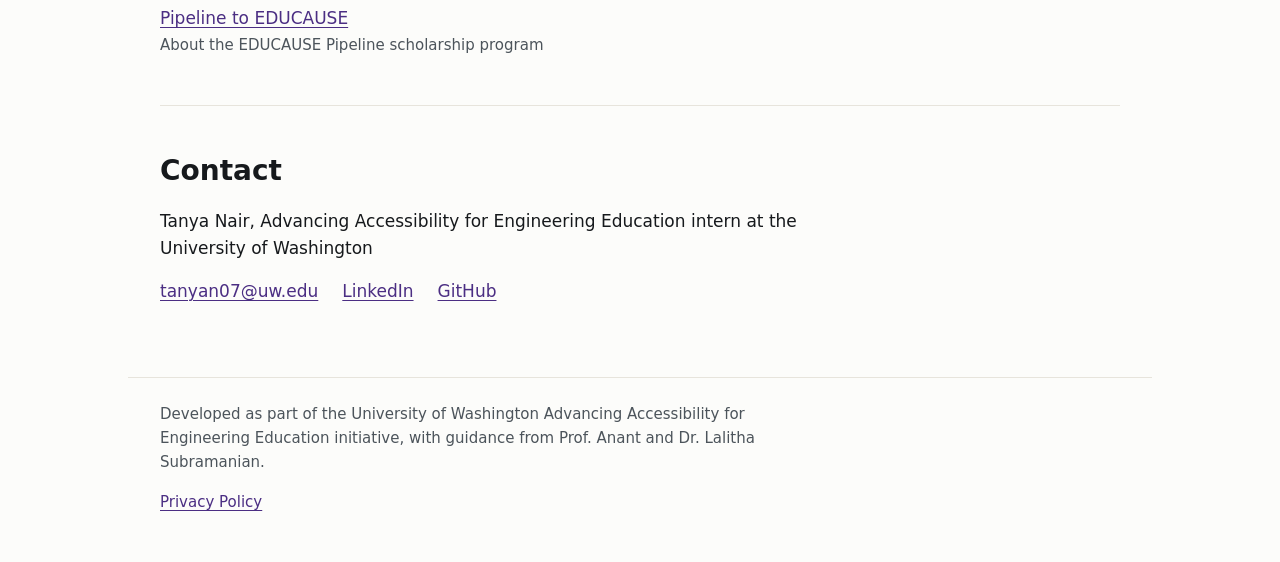
==== commit 74dbdb26: "Add a privacy policy, linked from the site footer Half of #142. Adapted from the Basecamp open-sourc" ====
--- a/index.html
+++ b/index.html
@@ -291,6 +291,7 @@
   <div class="wrap">
     <p>Developed as part of the University of Washington Advancing Accessibility for Engineering Education initiative,
       with guidance from Prof. Anant and Dr. Lalitha Subramanian.</p>
+    <p><a href="privacy.html">Privacy Policy</a></p>
   </div>
 </footer>
 
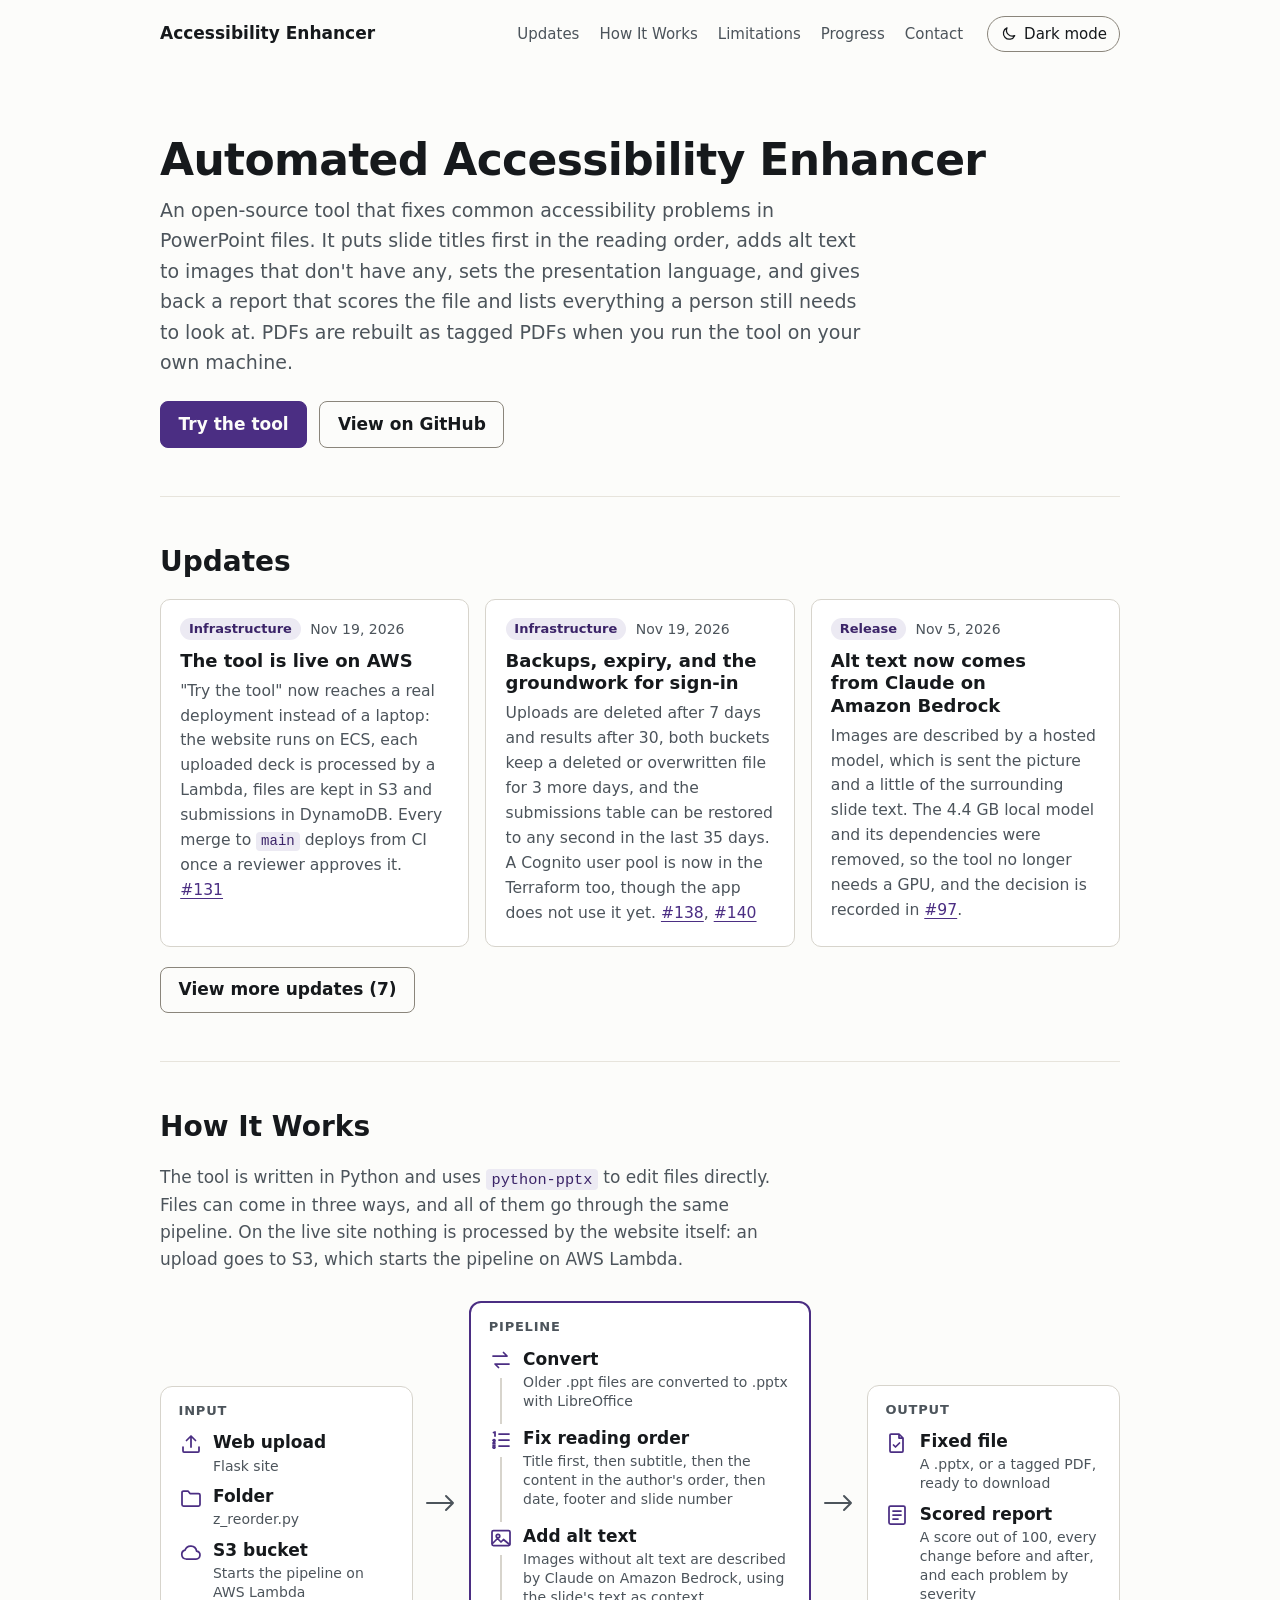
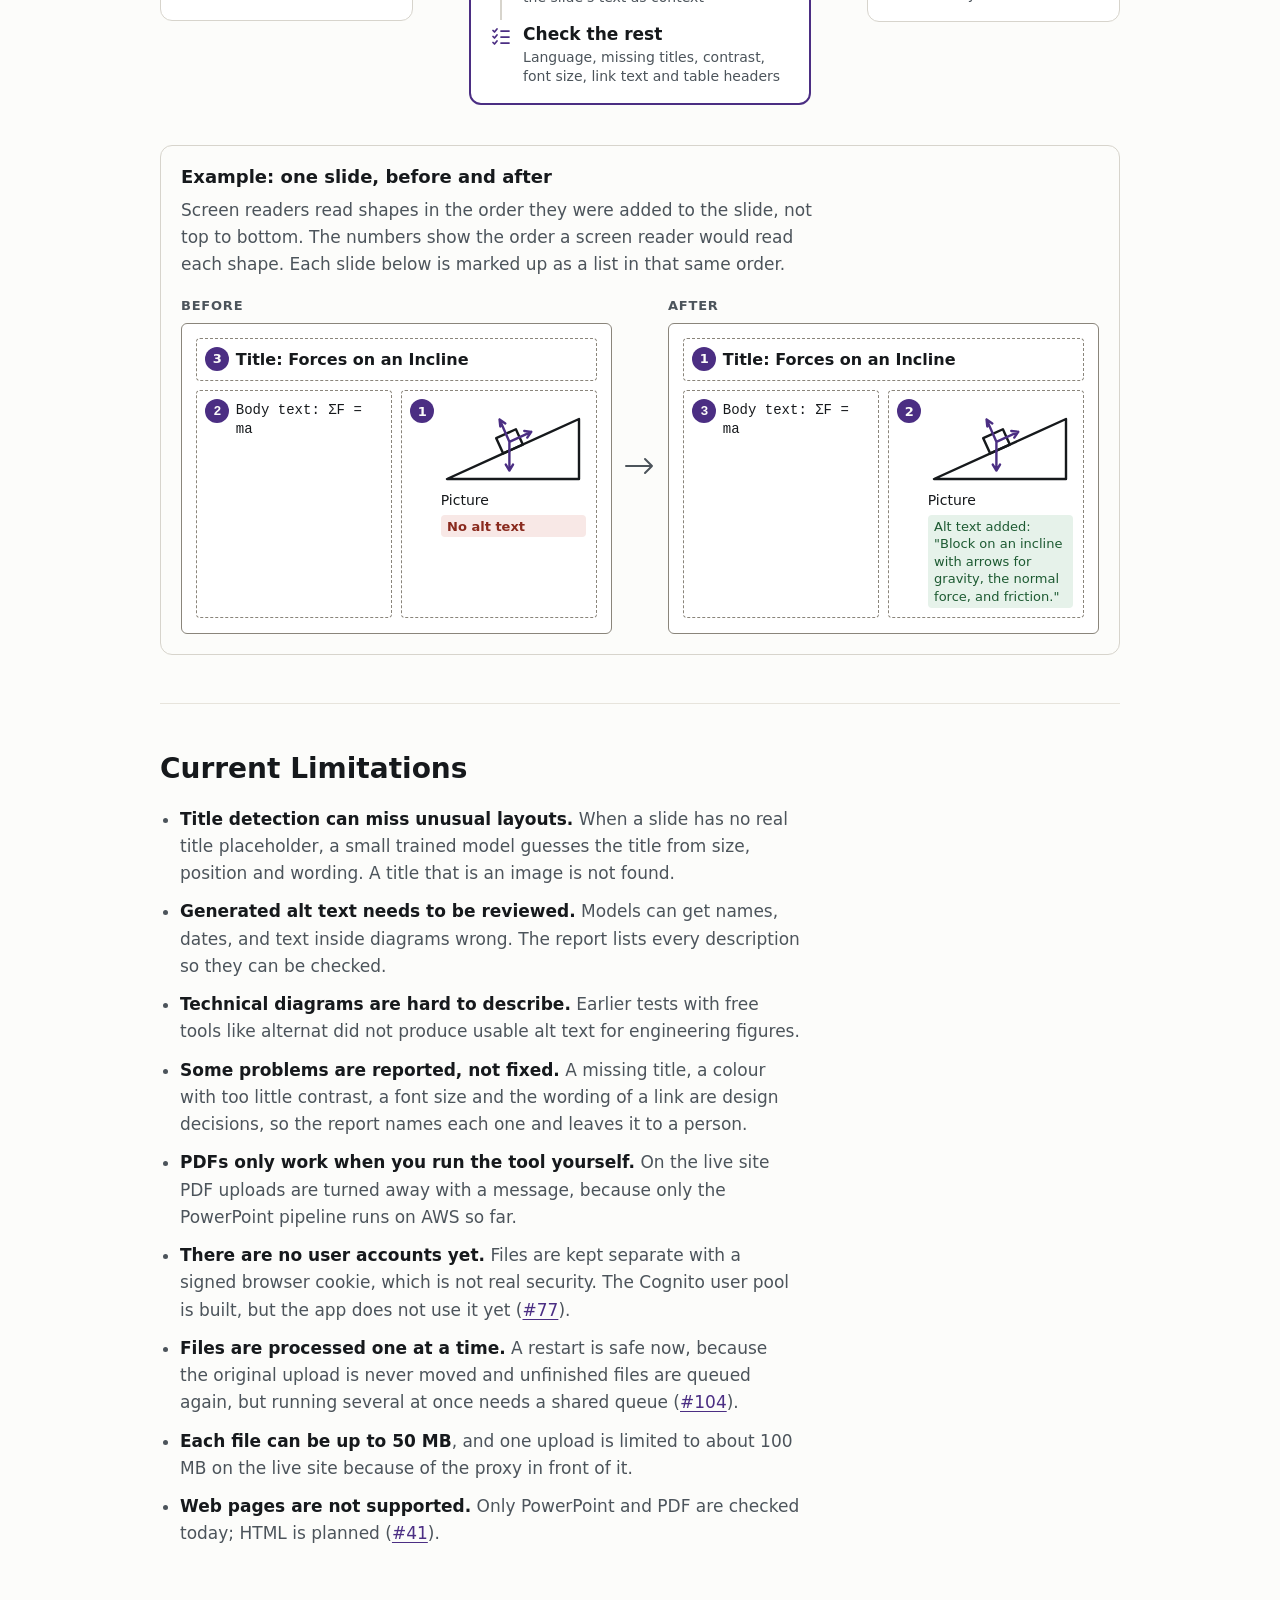
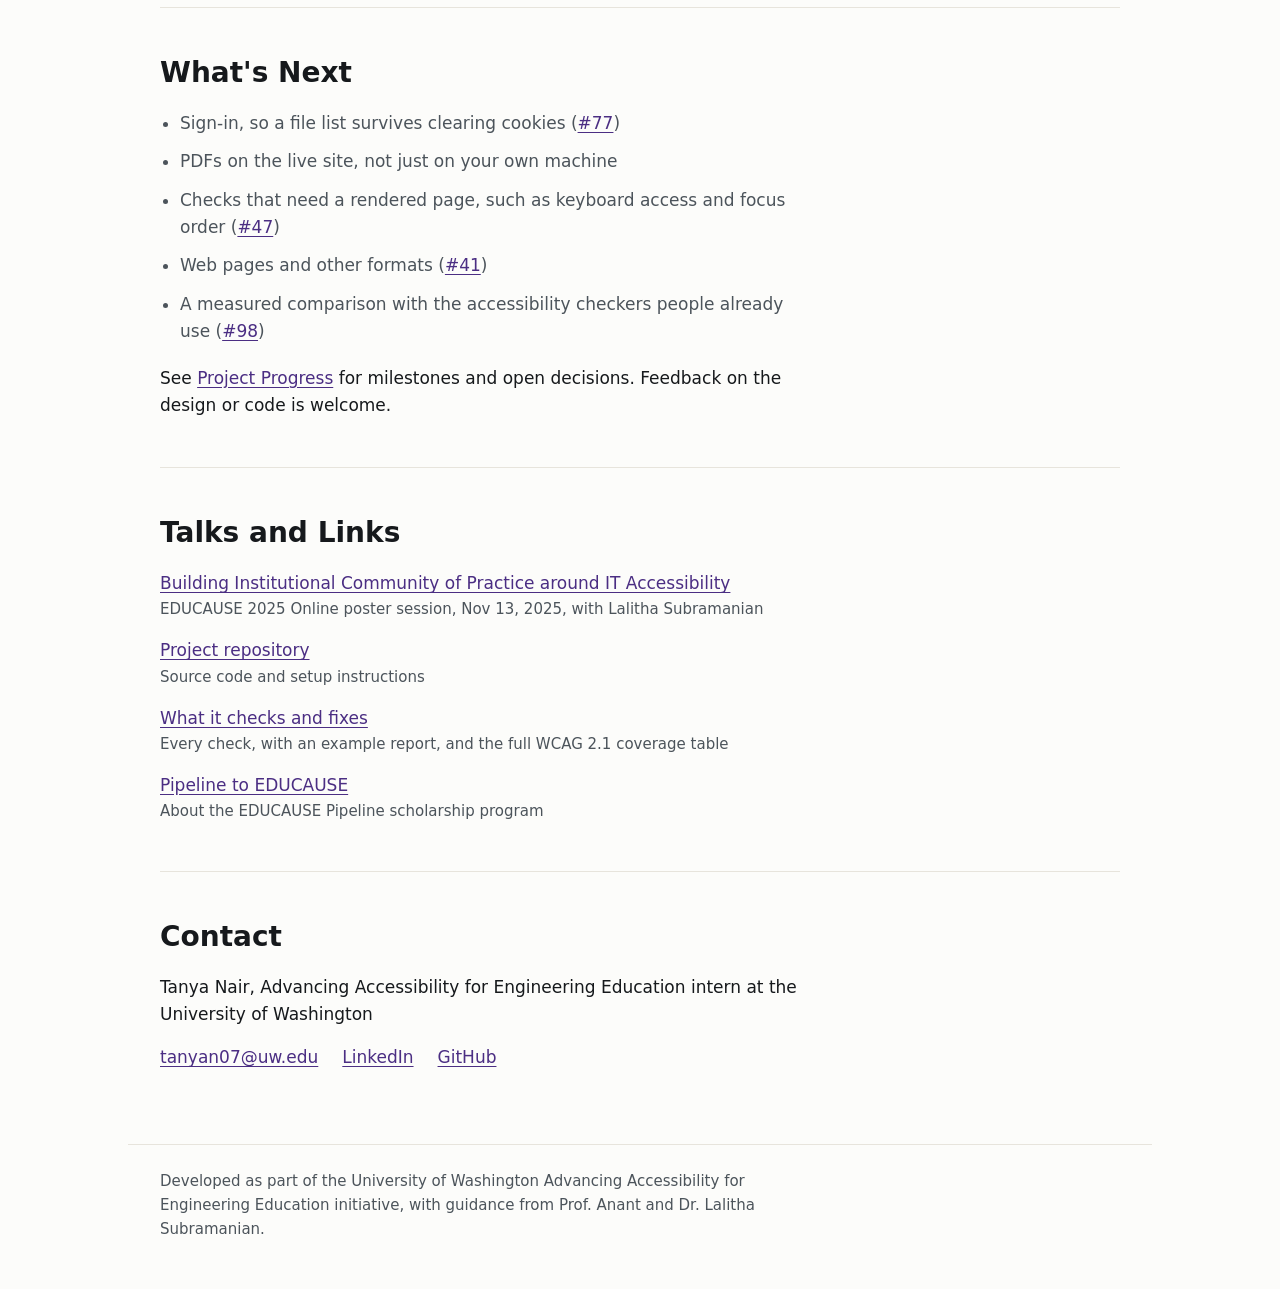
==== commit d589d071: "Bring the site up to date with what has shipped progress.html was last touched on 29 October and sai" ====
--- a/index.html
+++ b/index.html
@@ -4,7 +4,7 @@
 <meta charset="utf-8">
 <meta name="viewport" content="width=device-width, initial-scale=1">
 <title>Automated Accessibility Enhancer</title>
-<meta name="description" content="An open-source tool that fixes reading order and adds missing alt text in PowerPoint files. Built at the University of Washington.">
+<meta name="description" content="An open-source tool that fixes reading order and adds missing alt text in PowerPoint and PDF files, and reports what a person still needs to look at. Built at the University of Washington.">
 <meta name="color-scheme" content="light dark">
 <link rel="stylesheet" href="styles.css">
 <script>
@@ -43,8 +43,9 @@
   <section class="intro wrap" id="top" aria-labelledby="top-h">
     <h1 id="top-h">Automated Accessibility Enhancer</h1>
     <p class="lede">An open-source tool that fixes common accessibility problems in PowerPoint files. It puts slide
-      titles first in the reading order, adds alt text to images that don't have any, and creates a report of every
-      change.</p>
+      titles first in the reading order, adds alt text to images that don't have any, sets the presentation language,
+      and gives back a report that scores the file and lists everything a person still needs to look at. PDFs are
+      rebuilt as tagged PDFs when you run the tool on your own machine.</p>
     <p class="actions">
       <a class="button" href="/app">Try the tool</a>
       <a class="button-secondary" href="https://github.com/t-nair/automated-accessibility-enhancer">View on GitHub</a>
@@ -56,37 +57,90 @@
 
     <ol class="feed" id="feed">
 
-      <li class="feed-item is-upcoming">
-        <p class="feed-meta">
-          <span class="tag tag-upcoming">Upcoming</span>
+      <li class="feed-item">
+        <p class="feed-meta">
+          <span class="tag">Infrastructure</span>
+          <time datetime="2026-11-19">Nov 19, 2026</time>
+        </p>
+        <h3>The tool is live on AWS</h3>
+        <p>"Try the tool" now reaches a real deployment instead of a laptop: the website runs on ECS, each uploaded
+          deck is processed by a Lambda, files are kept in S3 and submissions in DynamoDB. Every merge to
+          <span class="code">main</span> deploys from CI once a reviewer approves it.
+          <a href="https://github.com/t-nair/automated-accessibility-enhancer/pull/131">#131</a></p>
+      </li>
+
+      <li class="feed-item">
+        <p class="feed-meta">
+          <span class="tag">Infrastructure</span>
+          <time datetime="2026-11-19">Nov 19, 2026</time>
+        </p>
+        <h3>Backups, expiry, and the groundwork for sign-in</h3>
+        <p>Uploads are deleted after 7 days and results after 30, both buckets keep a deleted or overwritten file for
+          3 more days, and the submissions table can be restored to any second in the last 35 days. A Cognito user
+          pool is now in the Terraform too, though the app does not use it yet.
+          <a href="https://github.com/t-nair/automated-accessibility-enhancer/pull/138">#138</a>,
+          <a href="https://github.com/t-nair/automated-accessibility-enhancer/pull/140">#140</a></p>
+      </li>
+
+      <li class="feed-item">
+        <p class="feed-meta">
+          <span class="tag">Release</span>
+          <time datetime="2026-11-05">Nov 5, 2026</time>
+        </p>
+        <h3>Alt text now comes from Claude on Amazon Bedrock</h3>
+        <p>Images are described by a hosted model, which is sent the picture and a little of the surrounding slide
+          text. The 4.4 GB local model and its dependencies were removed, so the tool no longer needs a GPU, and the
+          decision is recorded in
+          <a href="https://github.com/t-nair/automated-accessibility-enhancer/issues/97">#97</a>.</p>
+      </li>
+
+      <li class="feed-item">
+        <p class="feed-meta">
+          <span class="tag">Infrastructure</span>
+          <time datetime="2026-11-01">Nov 1, 2026</time>
+        </p>
+        <h3>The web app is audited with axe-core in CI</h3>
+        <p>Every page and state of the app is loaded in a headless browser and checked on every pull request. It has
+          no WCAG 2.1 Level A or AA violations.
+          <a href="https://github.com/t-nair/automated-accessibility-enhancer/pull/123">#123</a></p>
+      </li>
+
+      <li class="feed-item">
+        <p class="feed-meta">
+          <span class="tag">Release</span>
+          <time datetime="2026-10-31">Oct 31, 2026</time>
+        </p>
+        <h3>Scored reports and five more checks</h3>
+        <p>Each report opens with a score out of 100 for the file as uploaded, marks every problem critical, serious,
+          moderate or minor with its WCAG criterion, and lists each change before and after. Slide reading order is
+          now set by role, table header rows are turned on, and contrast, text under 9 pt and vague link text are
+          reported. <a href="https://github.com/t-nair/automated-accessibility-enhancer/pull/105">#105</a>,
+          <a href="https://github.com/t-nair/automated-accessibility-enhancer/pull/119">#119</a>,
+          <a href="https://github.com/t-nair/automated-accessibility-enhancer/pull/122">#122</a></p>
+      </li>
+
+      <li class="feed-item">
+        <p class="feed-meta">
+          <span class="tag">Release</span>
+          <time datetime="2026-10-26">Oct 26, 2026</time>
+        </p>
+        <h3>PDF remediation</h3>
+        <p>PDFs are inspected page by page and rebuilt as tagged PDFs with a title and a language. Scanned pages are
+          read with OCR and always marked for a person to check. This runs when you use the tool on your own machine;
+          the hosted site still takes PowerPoint only.
+          <a href="https://github.com/t-nair/automated-accessibility-enhancer/pull/84">#84</a></p>
+      </li>
+
+      <li class="feed-item">
+        <p class="feed-meta">
+          <span class="tag">Talk</span>
           <time datetime="2026-09-29">Sep 29 to Oct 2, 2026</time>
         </p>
-        <h3>Attending EDUCAUSE 2026 in Denver</h3>
-        <p>I'll be at the conference in person as an
+        <h3>Attended EDUCAUSE 2026 in Denver</h3>
+        <p>I was at the conference in person as an
           <a href="https://er.educause.edu/articles/2023/1/pipeline-to-educause-connecting-underrepresented-students-to-careers-in-higher-education-it">EDUCAUSE
-          Pipeline scholar</a>. If you'd like to meet up and talk about accessible course materials,
-          <a href="mailto:tanyan07@uw.edu?subject=EDUCAUSE%202026">send me an email</a>.</p>
-      </li>
-
-      <li class="feed-item">
-        <p class="feed-meta">
-          <span class="tag">On a branch</span>
-          <time datetime="2026-09-03">Sep 3, 2026</time>
-        </p>
-        <h3>Trying alt text from Claude on Amazon Bedrock</h3>
-        <p>A hosted model would describe images instead of one running locally, so no GPU would be needed. This is on
-          the <span class="code">aws-deployment</span> branch and not merged yet. Whether to switch is tracked in
-          <a href="https://github.com/t-nair/automated-accessibility-enhancer/issues/97">#97</a>.</p>
-      </li>
-
-      <li class="feed-item">
-        <p class="feed-meta">
-          <span class="tag">On a branch</span>
-          <time datetime="2026-09-03">Sep 3, 2026</time>
-        </p>
-        <h3>Trying an AWS deployment with Terraform</h3>
-        <p>On the same branch, the pipeline runs on AWS Lambda: upload a deck to S3 and the fixed file and report are
-          written back to S3. It is not merged yet, and the web app still runs locally.</p>
+          Pipeline scholar</a>. If you'd like to talk about accessible course materials,
+          <a href="mailto:tanyan07@uw.edu?subject=Accessibility%20Enhancer">send me an email</a>.</p>
       </li>
 
       <li class="feed-item">
@@ -96,7 +150,7 @@
         </p>
         <h3>Reading order and alt text bug fixes</h3>
         <p>Fixed four bugs, including one where alt text written by a person could be overwritten if it matched the
-          shape name. The test suite is now at 123 tests.</p>
+          shape name.</p>
       </li>
 
       <li class="feed-item">
@@ -129,7 +183,8 @@
   <section id="how" class="wrap" aria-labelledby="how-h">
     <h2 id="how-h">How It Works</h2>
     <p class="section-intro">The tool is written in Python and uses <span class="code">python-pptx</span> to edit
-      files directly. Files can come in three ways, and all of them go through the same pipeline.</p>
+      files directly. Files can come in three ways, and all of them go through the same pipeline. On the live site
+      nothing is processed by the website itself: an upload goes to S3, which starts the pipeline on AWS Lambda.</p>
 
     <div class="pipeline">
 
@@ -146,7 +201,7 @@
           </li>
           <li>
             <svg class="icon" viewBox="0 0 24 24" aria-hidden="true" focusable="false"><path d="M7 19h10a4 4 0 0 0 .6-7.95A6 6 0 0 0 6 10.2 4.5 4.5 0 0 0 7 19z"/></svg>
-            <span><strong>S3 bucket</strong><small>AWS Lambda, not merged yet</small></span>
+            <span><strong>S3 bucket</strong><small>Starts the pipeline on AWS Lambda</small></span>
           </li>
         </ul>
       </div>
@@ -162,11 +217,15 @@
           </li>
           <li>
             <svg class="icon" viewBox="0 0 24 24" aria-hidden="true" focusable="false"><path d="M10 6h10M10 12h10M10 18h10M4.5 4.5 6 4v4M4 12.5a1 1 0 1 1 2 .3L4 15h2M4 17h2l-1 1.2a1 1 0 1 1-1 .8"/></svg>
-            <span><strong>Fix reading order</strong><small>Shapes named "Title" are moved to the front</small></span>
+            <span><strong>Fix reading order</strong><small>Title first, then subtitle, then the content in the author's order, then date, footer and slide number</small></span>
           </li>
           <li>
             <svg class="icon" viewBox="0 0 24 24" aria-hidden="true" focusable="false"><rect x="3" y="4.5" width="18" height="15" rx="1.5"/><circle cx="9" cy="10" r="1.75"/><path d="m3.5 17.5 5-5 3.5 3.5 2.5-2.5 6 5"/></svg>
-            <span><strong>Add alt text</strong><small>Images without alt text are described by a vision model running locally</small></span>
+            <span><strong>Add alt text</strong><small>Images without alt text are described by Claude on Amazon Bedrock, using the slide's text as context</small></span>
+          </li>
+          <li>
+            <svg class="icon" viewBox="0 0 24 24" aria-hidden="true" focusable="false"><path d="M4 6.5 5.5 8l2.5-3M4 12.5 5.5 14l2.5-3M4 18.5 5.5 20l2.5-3M12 7h8M12 13h8M12 19h8"/></svg>
+            <span><strong>Check the rest</strong><small>Language, missing titles, contrast, font size, link text and table headers</small></span>
           </li>
         </ol>
       </div>
@@ -178,11 +237,11 @@
         <ul class="nodes">
           <li>
             <svg class="icon" viewBox="0 0 24 24" aria-hidden="true" focusable="false"><path d="M6 3h8l4 4v13a1 1 0 0 1-1 1H6a1 1 0 0 1-1-1V4a1 1 0 0 1 1-1zM14 3v4h4M8.5 14l2 2 4-4"/></svg>
-            <span><strong>Fixed .pptx</strong><small>Ready to download</small></span>
+            <span><strong>Fixed file</strong><small>A .pptx, or a tagged PDF, ready to download</small></span>
           </li>
           <li>
             <svg class="icon" viewBox="0 0 24 24" aria-hidden="true" focusable="false"><rect x="4" y="3" width="16" height="18" rx="1.5"/><path d="M8 8h8M8 12h8M8 16h5"/></svg>
-            <span><strong>Report</strong><small>Every change, slide by slide</small></span>
+            <span><strong>Scored report</strong><small>A score out of 100, every change before and after, and each problem by severity</small></span>
           </li>
         </ul>
       </div>
@@ -237,21 +296,36 @@
         diagrams wrong. The report lists every description so they can be checked.</li>
       <li><strong>Technical diagrams are hard to describe.</strong> Earlier tests with free tools like alternat did
         not produce usable alt text for engineering figures.</li>
-      <li><strong>The alt-text model is large.</strong> It is about 4.4 GB and slow without a GPU. A hosted model is
-        being considered (<a href="https://github.com/t-nair/automated-accessibility-enhancer/issues/97">#97</a>).</li>
-      <li><strong>There are no user accounts.</strong> Files are kept separate with a signed browser cookie, which is
-        not real security.</li>
-      <li><strong>Files are processed one at a time</strong>, and progress is stored in memory. If the server restarts
-        during a run, that file stays marked as processing.</li>
+      <li><strong>Some problems are reported, not fixed.</strong> A missing title, a colour with too little contrast,
+        a font size and the wording of a link are design decisions, so the report names each one and leaves it to a
+        person.</li>
+      <li><strong>PDFs only work when you run the tool yourself.</strong> On the live site PDF uploads are turned
+        away with a message, because only the PowerPoint pipeline runs on AWS so far.</li>
+      <li><strong>There are no user accounts yet.</strong> Files are kept separate with a signed browser cookie,
+        which is not real security. The Cognito user pool is built, but the app does not use it yet
+        (<a href="https://github.com/t-nair/automated-accessibility-enhancer/issues/77">#77</a>).</li>
+      <li><strong>Files are processed one at a time.</strong> A restart is safe now, because the original upload is
+        never moved and unfinished files are queued again, but running several at once needs a shared queue
+        (<a href="https://github.com/t-nair/automated-accessibility-enhancer/issues/104">#104</a>).</li>
+      <li><strong>Each file can be up to 50 MB</strong>, and one upload is limited to about 100 MB on the live site
+        because of the proxy in front of it.</li>
+      <li><strong>Web pages are not supported.</strong> Only PowerPoint and PDF are checked today; HTML is planned
+        (<a href="https://github.com/t-nair/automated-accessibility-enhancer/issues/41">#41</a>).</li>
     </ul>
   </section>
 
   <section id="next" class="wrap" aria-labelledby="next-h">
     <h2 id="next-h">What's Next</h2>
     <ul class="plain">
-      <li>University sign-in</li>
-      <li>Configurable rules for headings and slide structure</li>
-      <li>Moving the web app to AWS</li>
+      <li>Sign-in, so a file list survives clearing cookies
+        (<a href="https://github.com/t-nair/automated-accessibility-enhancer/issues/77">#77</a>)</li>
+      <li>PDFs on the live site, not just on your own machine</li>
+      <li>Checks that need a rendered page, such as keyboard access and focus order
+        (<a href="https://github.com/t-nair/automated-accessibility-enhancer/issues/47">#47</a>)</li>
+      <li>Web pages and other formats
+        (<a href="https://github.com/t-nair/automated-accessibility-enhancer/issues/41">#41</a>)</li>
+      <li>A measured comparison with the accessibility checkers people already use
+        (<a href="https://github.com/t-nair/automated-accessibility-enhancer/issues/98">#98</a>)</li>
     </ul>
     <p>See <a href="progress.html">Project Progress</a> for milestones and open decisions. Feedback on the design or
       code is welcome.</p>
@@ -267,6 +341,10 @@
       <li>
         <a href="https://github.com/t-nair/automated-accessibility-enhancer">Project repository</a>
         <span class="meta">Source code and setup instructions</span>
+      </li>
+      <li>
+        <a href="https://github.com/t-nair/automated-accessibility-enhancer/blob/main/docs/what-it-checks.md">What it checks and fixes</a>
+        <span class="meta">Every check, with an example report, and the full WCAG 2.1 coverage table</span>
       </li>
       <li>
         <a href="https://er.educause.edu/articles/2023/1/pipeline-to-educause-connecting-underrepresented-students-to-careers-in-higher-education-it">Pipeline to EDUCAUSE</a>
@@ -291,7 +369,6 @@
   <div class="wrap">
     <p>Developed as part of the University of Washington Advancing Accessibility for Engineering Education initiative,
       with guidance from Prof. Anant and Dr. Lalitha Subramanian.</p>
-    <p><a href="privacy.html">Privacy Policy</a></p>
   </div>
 </footer>
 
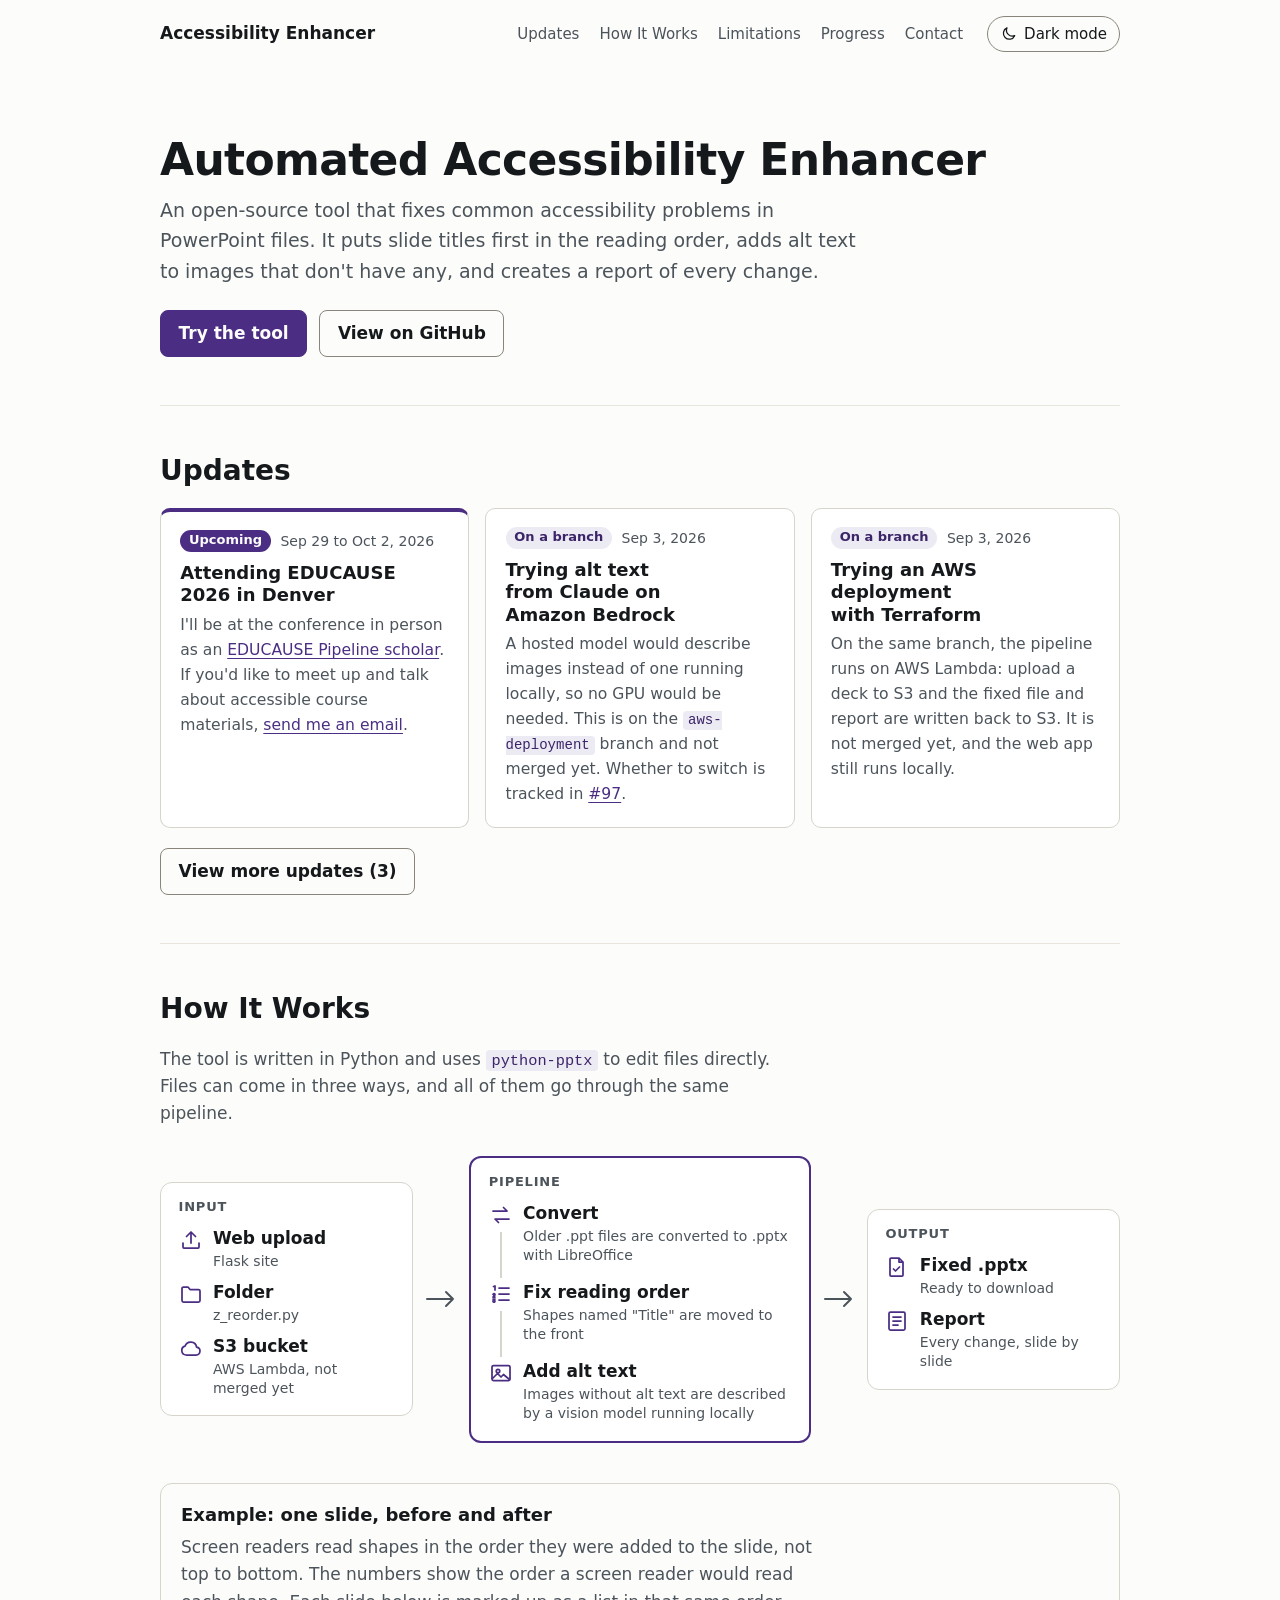
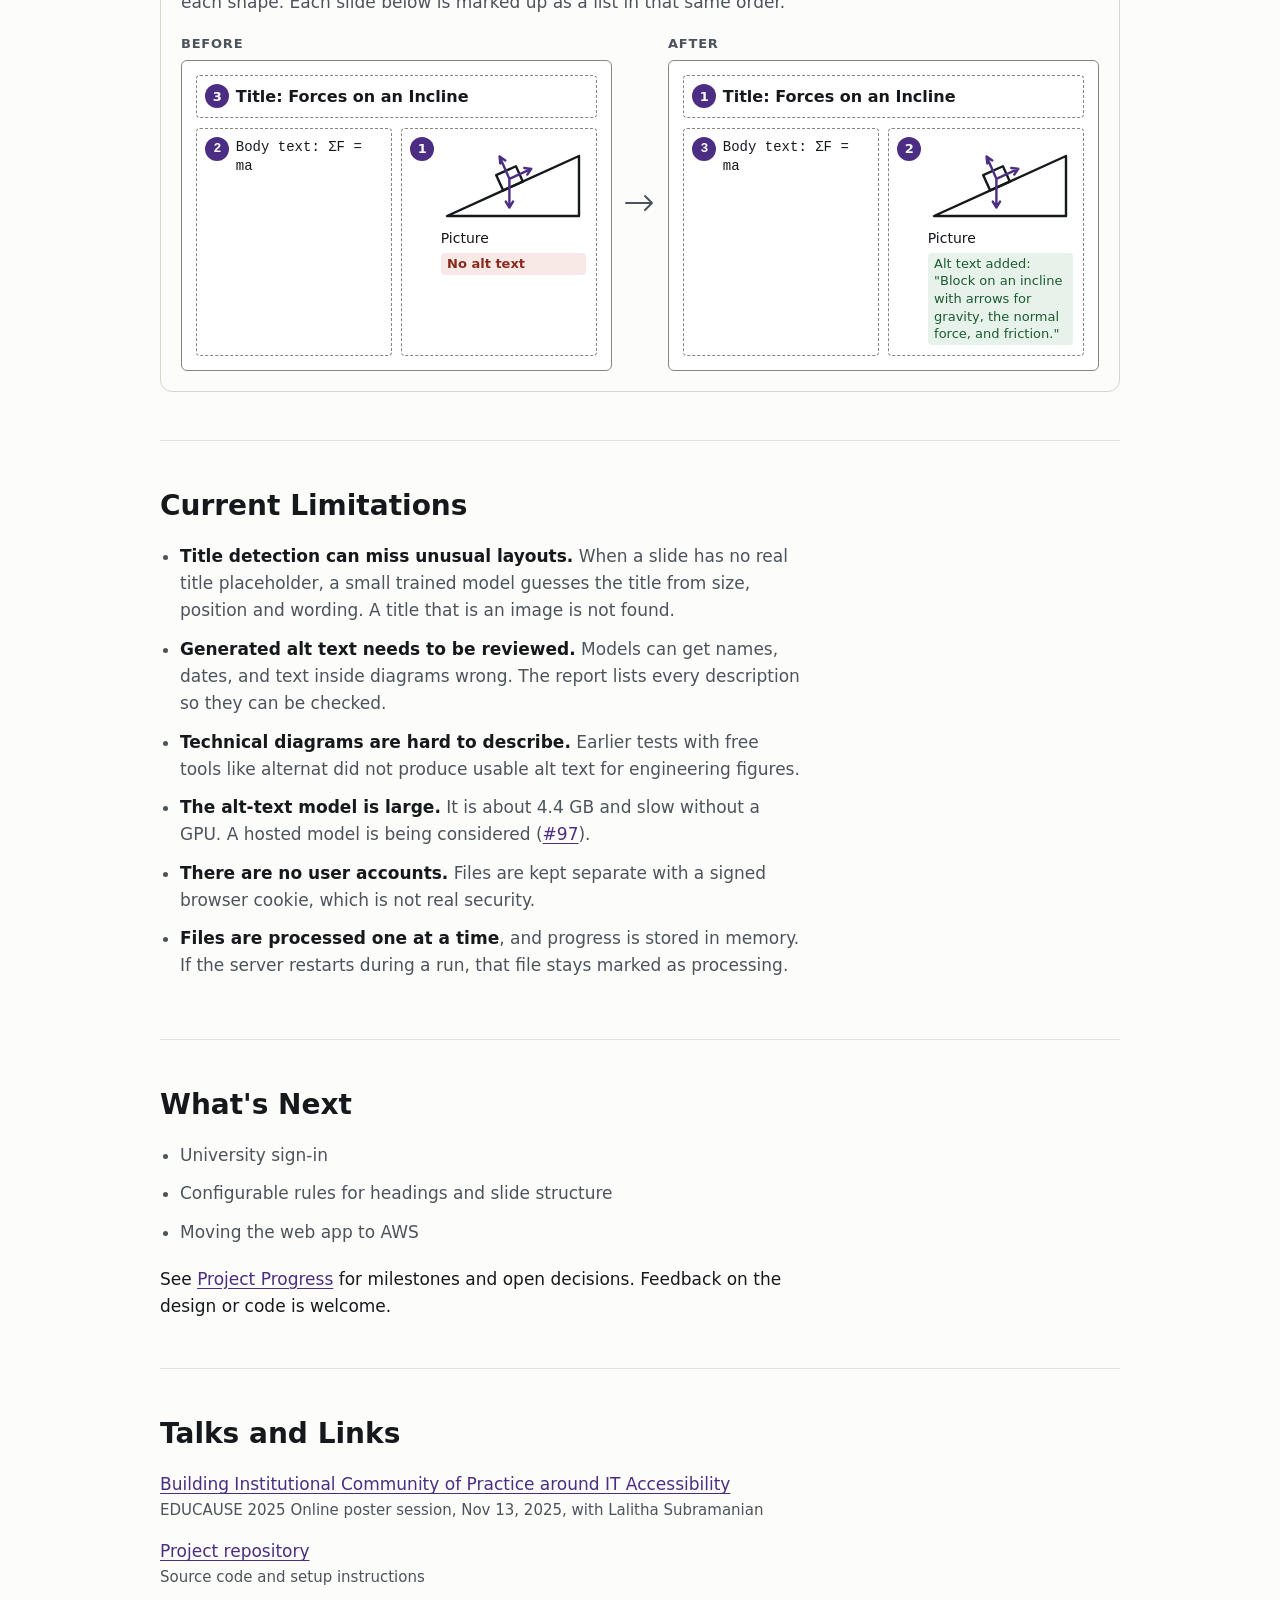
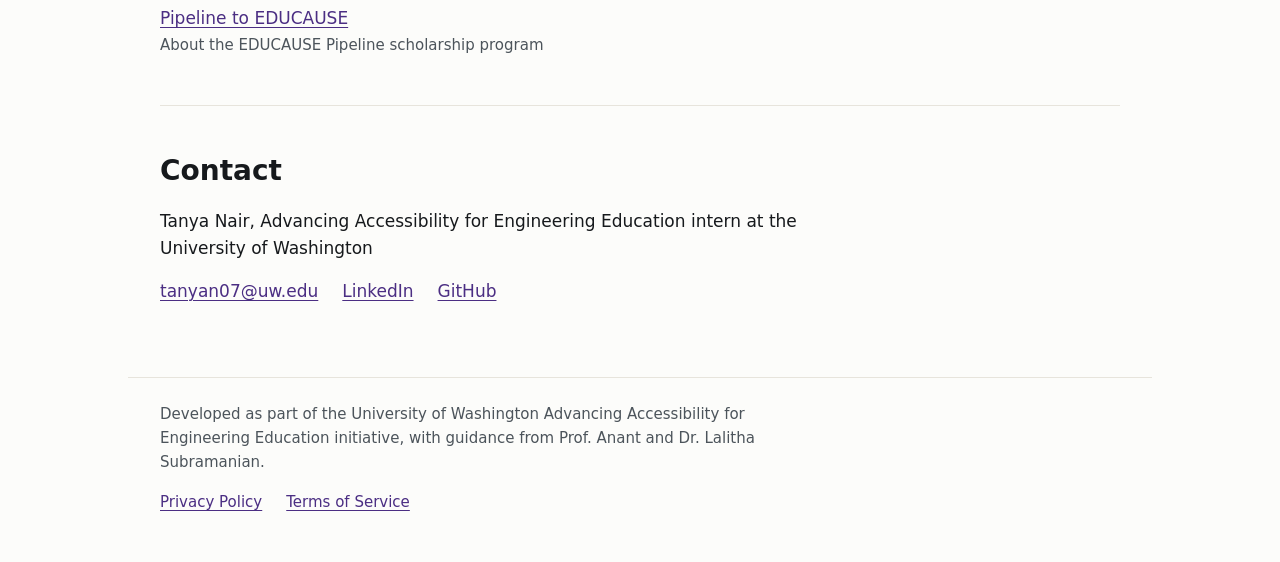
==== commit 1cef589c: "Add terms of service, and list both policies in the footer The other half of #142, and the last page" ====
--- a/index.html
+++ b/index.html
@@ -4,7 +4,7 @@
 <meta charset="utf-8">
 <meta name="viewport" content="width=device-width, initial-scale=1">
 <title>Automated Accessibility Enhancer</title>
-<meta name="description" content="An open-source tool that fixes reading order and adds missing alt text in PowerPoint and PDF files, and reports what a person still needs to look at. Built at the University of Washington.">
+<meta name="description" content="An open-source tool that fixes reading order and adds missing alt text in PowerPoint files. Built at the University of Washington.">
 <meta name="color-scheme" content="light dark">
 <link rel="stylesheet" href="styles.css">
 <script>
@@ -43,9 +43,8 @@
   <section class="intro wrap" id="top" aria-labelledby="top-h">
     <h1 id="top-h">Automated Accessibility Enhancer</h1>
     <p class="lede">An open-source tool that fixes common accessibility problems in PowerPoint files. It puts slide
-      titles first in the reading order, adds alt text to images that don't have any, sets the presentation language,
-      and gives back a report that scores the file and lists everything a person still needs to look at. PDFs are
-      rebuilt as tagged PDFs when you run the tool on your own machine.</p>
+      titles first in the reading order, adds alt text to images that don't have any, and creates a report of every
+      change.</p>
     <p class="actions">
       <a class="button" href="/app">Try the tool</a>
       <a class="button-secondary" href="https://github.com/t-nair/automated-accessibility-enhancer">View on GitHub</a>
@@ -57,90 +56,37 @@
 
     <ol class="feed" id="feed">
 
-      <li class="feed-item">
-        <p class="feed-meta">
-          <span class="tag">Infrastructure</span>
-          <time datetime="2026-11-19">Nov 19, 2026</time>
-        </p>
-        <h3>The tool is live on AWS</h3>
-        <p>"Try the tool" now reaches a real deployment instead of a laptop: the website runs on ECS, each uploaded
-          deck is processed by a Lambda, files are kept in S3 and submissions in DynamoDB. Every merge to
-          <span class="code">main</span> deploys from CI once a reviewer approves it.
-          <a href="https://github.com/t-nair/automated-accessibility-enhancer/pull/131">#131</a></p>
-      </li>
-
-      <li class="feed-item">
-        <p class="feed-meta">
-          <span class="tag">Infrastructure</span>
-          <time datetime="2026-11-19">Nov 19, 2026</time>
-        </p>
-        <h3>Backups, expiry, and the groundwork for sign-in</h3>
-        <p>Uploads are deleted after 7 days and results after 30, both buckets keep a deleted or overwritten file for
-          3 more days, and the submissions table can be restored to any second in the last 35 days. A Cognito user
-          pool is now in the Terraform too, though the app does not use it yet.
-          <a href="https://github.com/t-nair/automated-accessibility-enhancer/pull/138">#138</a>,
-          <a href="https://github.com/t-nair/automated-accessibility-enhancer/pull/140">#140</a></p>
-      </li>
-
-      <li class="feed-item">
-        <p class="feed-meta">
-          <span class="tag">Release</span>
-          <time datetime="2026-11-05">Nov 5, 2026</time>
-        </p>
-        <h3>Alt text now comes from Claude on Amazon Bedrock</h3>
-        <p>Images are described by a hosted model, which is sent the picture and a little of the surrounding slide
-          text. The 4.4 GB local model and its dependencies were removed, so the tool no longer needs a GPU, and the
-          decision is recorded in
+      <li class="feed-item is-upcoming">
+        <p class="feed-meta">
+          <span class="tag tag-upcoming">Upcoming</span>
+          <time datetime="2026-09-29">Sep 29 to Oct 2, 2026</time>
+        </p>
+        <h3>Attending EDUCAUSE 2026 in Denver</h3>
+        <p>I'll be at the conference in person as an
+          <a href="https://er.educause.edu/articles/2023/1/pipeline-to-educause-connecting-underrepresented-students-to-careers-in-higher-education-it">EDUCAUSE
+          Pipeline scholar</a>. If you'd like to meet up and talk about accessible course materials,
+          <a href="mailto:tanyan07@uw.edu?subject=EDUCAUSE%202026">send me an email</a>.</p>
+      </li>
+
+      <li class="feed-item">
+        <p class="feed-meta">
+          <span class="tag">On a branch</span>
+          <time datetime="2026-09-03">Sep 3, 2026</time>
+        </p>
+        <h3>Trying alt text from Claude on Amazon Bedrock</h3>
+        <p>A hosted model would describe images instead of one running locally, so no GPU would be needed. This is on
+          the <span class="code">aws-deployment</span> branch and not merged yet. Whether to switch is tracked in
           <a href="https://github.com/t-nair/automated-accessibility-enhancer/issues/97">#97</a>.</p>
       </li>
 
       <li class="feed-item">
         <p class="feed-meta">
-          <span class="tag">Infrastructure</span>
-          <time datetime="2026-11-01">Nov 1, 2026</time>
-        </p>
-        <h3>The web app is audited with axe-core in CI</h3>
-        <p>Every page and state of the app is loaded in a headless browser and checked on every pull request. It has
-          no WCAG 2.1 Level A or AA violations.
-          <a href="https://github.com/t-nair/automated-accessibility-enhancer/pull/123">#123</a></p>
-      </li>
-
-      <li class="feed-item">
-        <p class="feed-meta">
-          <span class="tag">Release</span>
-          <time datetime="2026-10-31">Oct 31, 2026</time>
-        </p>
-        <h3>Scored reports and five more checks</h3>
-        <p>Each report opens with a score out of 100 for the file as uploaded, marks every problem critical, serious,
-          moderate or minor with its WCAG criterion, and lists each change before and after. Slide reading order is
-          now set by role, table header rows are turned on, and contrast, text under 9 pt and vague link text are
-          reported. <a href="https://github.com/t-nair/automated-accessibility-enhancer/pull/105">#105</a>,
-          <a href="https://github.com/t-nair/automated-accessibility-enhancer/pull/119">#119</a>,
-          <a href="https://github.com/t-nair/automated-accessibility-enhancer/pull/122">#122</a></p>
-      </li>
-
-      <li class="feed-item">
-        <p class="feed-meta">
-          <span class="tag">Release</span>
-          <time datetime="2026-10-26">Oct 26, 2026</time>
-        </p>
-        <h3>PDF remediation</h3>
-        <p>PDFs are inspected page by page and rebuilt as tagged PDFs with a title and a language. Scanned pages are
-          read with OCR and always marked for a person to check. This runs when you use the tool on your own machine;
-          the hosted site still takes PowerPoint only.
-          <a href="https://github.com/t-nair/automated-accessibility-enhancer/pull/84">#84</a></p>
-      </li>
-
-      <li class="feed-item">
-        <p class="feed-meta">
-          <span class="tag">Talk</span>
-          <time datetime="2026-09-29">Sep 29 to Oct 2, 2026</time>
-        </p>
-        <h3>Attended EDUCAUSE 2026 in Denver</h3>
-        <p>I was at the conference in person as an
-          <a href="https://er.educause.edu/articles/2023/1/pipeline-to-educause-connecting-underrepresented-students-to-careers-in-higher-education-it">EDUCAUSE
-          Pipeline scholar</a>. If you'd like to talk about accessible course materials,
-          <a href="mailto:tanyan07@uw.edu?subject=Accessibility%20Enhancer">send me an email</a>.</p>
+          <span class="tag">On a branch</span>
+          <time datetime="2026-09-03">Sep 3, 2026</time>
+        </p>
+        <h3>Trying an AWS deployment with Terraform</h3>
+        <p>On the same branch, the pipeline runs on AWS Lambda: upload a deck to S3 and the fixed file and report are
+          written back to S3. It is not merged yet, and the web app still runs locally.</p>
       </li>
 
       <li class="feed-item">
@@ -150,7 +96,7 @@
         </p>
         <h3>Reading order and alt text bug fixes</h3>
         <p>Fixed four bugs, including one where alt text written by a person could be overwritten if it matched the
-          shape name.</p>
+          shape name. The test suite is now at 123 tests.</p>
       </li>
 
       <li class="feed-item">
@@ -183,8 +129,7 @@
   <section id="how" class="wrap" aria-labelledby="how-h">
     <h2 id="how-h">How It Works</h2>
     <p class="section-intro">The tool is written in Python and uses <span class="code">python-pptx</span> to edit
-      files directly. Files can come in three ways, and all of them go through the same pipeline. On the live site
-      nothing is processed by the website itself: an upload goes to S3, which starts the pipeline on AWS Lambda.</p>
+      files directly. Files can come in three ways, and all of them go through the same pipeline.</p>
 
     <div class="pipeline">
 
@@ -201,7 +146,7 @@
           </li>
           <li>
             <svg class="icon" viewBox="0 0 24 24" aria-hidden="true" focusable="false"><path d="M7 19h10a4 4 0 0 0 .6-7.95A6 6 0 0 0 6 10.2 4.5 4.5 0 0 0 7 19z"/></svg>
-            <span><strong>S3 bucket</strong><small>Starts the pipeline on AWS Lambda</small></span>
+            <span><strong>S3 bucket</strong><small>AWS Lambda, not merged yet</small></span>
           </li>
         </ul>
       </div>
@@ -217,15 +162,11 @@
           </li>
           <li>
             <svg class="icon" viewBox="0 0 24 24" aria-hidden="true" focusable="false"><path d="M10 6h10M10 12h10M10 18h10M4.5 4.5 6 4v4M4 12.5a1 1 0 1 1 2 .3L4 15h2M4 17h2l-1 1.2a1 1 0 1 1-1 .8"/></svg>
-            <span><strong>Fix reading order</strong><small>Title first, then subtitle, then the content in the author's order, then date, footer and slide number</small></span>
+            <span><strong>Fix reading order</strong><small>Shapes named "Title" are moved to the front</small></span>
           </li>
           <li>
             <svg class="icon" viewBox="0 0 24 24" aria-hidden="true" focusable="false"><rect x="3" y="4.5" width="18" height="15" rx="1.5"/><circle cx="9" cy="10" r="1.75"/><path d="m3.5 17.5 5-5 3.5 3.5 2.5-2.5 6 5"/></svg>
-            <span><strong>Add alt text</strong><small>Images without alt text are described by Claude on Amazon Bedrock, using the slide's text as context</small></span>
-          </li>
-          <li>
-            <svg class="icon" viewBox="0 0 24 24" aria-hidden="true" focusable="false"><path d="M4 6.5 5.5 8l2.5-3M4 12.5 5.5 14l2.5-3M4 18.5 5.5 20l2.5-3M12 7h8M12 13h8M12 19h8"/></svg>
-            <span><strong>Check the rest</strong><small>Language, missing titles, contrast, font size, link text and table headers</small></span>
+            <span><strong>Add alt text</strong><small>Images without alt text are described by a vision model running locally</small></span>
           </li>
         </ol>
       </div>
@@ -237,11 +178,11 @@
         <ul class="nodes">
           <li>
             <svg class="icon" viewBox="0 0 24 24" aria-hidden="true" focusable="false"><path d="M6 3h8l4 4v13a1 1 0 0 1-1 1H6a1 1 0 0 1-1-1V4a1 1 0 0 1 1-1zM14 3v4h4M8.5 14l2 2 4-4"/></svg>
-            <span><strong>Fixed file</strong><small>A .pptx, or a tagged PDF, ready to download</small></span>
+            <span><strong>Fixed .pptx</strong><small>Ready to download</small></span>
           </li>
           <li>
             <svg class="icon" viewBox="0 0 24 24" aria-hidden="true" focusable="false"><rect x="4" y="3" width="16" height="18" rx="1.5"/><path d="M8 8h8M8 12h8M8 16h5"/></svg>
-            <span><strong>Scored report</strong><small>A score out of 100, every change before and after, and each problem by severity</small></span>
+            <span><strong>Report</strong><small>Every change, slide by slide</small></span>
           </li>
         </ul>
       </div>
@@ -296,36 +237,21 @@
         diagrams wrong. The report lists every description so they can be checked.</li>
       <li><strong>Technical diagrams are hard to describe.</strong> Earlier tests with free tools like alternat did
         not produce usable alt text for engineering figures.</li>
-      <li><strong>Some problems are reported, not fixed.</strong> A missing title, a colour with too little contrast,
-        a font size and the wording of a link are design decisions, so the report names each one and leaves it to a
-        person.</li>
-      <li><strong>PDFs only work when you run the tool yourself.</strong> On the live site PDF uploads are turned
-        away with a message, because only the PowerPoint pipeline runs on AWS so far.</li>
-      <li><strong>There are no user accounts yet.</strong> Files are kept separate with a signed browser cookie,
-        which is not real security. The Cognito user pool is built, but the app does not use it yet
-        (<a href="https://github.com/t-nair/automated-accessibility-enhancer/issues/77">#77</a>).</li>
-      <li><strong>Files are processed one at a time.</strong> A restart is safe now, because the original upload is
-        never moved and unfinished files are queued again, but running several at once needs a shared queue
-        (<a href="https://github.com/t-nair/automated-accessibility-enhancer/issues/104">#104</a>).</li>
-      <li><strong>Each file can be up to 50 MB</strong>, and one upload is limited to about 100 MB on the live site
-        because of the proxy in front of it.</li>
-      <li><strong>Web pages are not supported.</strong> Only PowerPoint and PDF are checked today; HTML is planned
-        (<a href="https://github.com/t-nair/automated-accessibility-enhancer/issues/41">#41</a>).</li>
+      <li><strong>The alt-text model is large.</strong> It is about 4.4 GB and slow without a GPU. A hosted model is
+        being considered (<a href="https://github.com/t-nair/automated-accessibility-enhancer/issues/97">#97</a>).</li>
+      <li><strong>There are no user accounts.</strong> Files are kept separate with a signed browser cookie, which is
+        not real security.</li>
+      <li><strong>Files are processed one at a time</strong>, and progress is stored in memory. If the server restarts
+        during a run, that file stays marked as processing.</li>
     </ul>
   </section>
 
   <section id="next" class="wrap" aria-labelledby="next-h">
     <h2 id="next-h">What's Next</h2>
     <ul class="plain">
-      <li>Sign-in, so a file list survives clearing cookies
-        (<a href="https://github.com/t-nair/automated-accessibility-enhancer/issues/77">#77</a>)</li>
-      <li>PDFs on the live site, not just on your own machine</li>
-      <li>Checks that need a rendered page, such as keyboard access and focus order
-        (<a href="https://github.com/t-nair/automated-accessibility-enhancer/issues/47">#47</a>)</li>
-      <li>Web pages and other formats
-        (<a href="https://github.com/t-nair/automated-accessibility-enhancer/issues/41">#41</a>)</li>
-      <li>A measured comparison with the accessibility checkers people already use
-        (<a href="https://github.com/t-nair/automated-accessibility-enhancer/issues/98">#98</a>)</li>
+      <li>University sign-in</li>
+      <li>Configurable rules for headings and slide structure</li>
+      <li>Moving the web app to AWS</li>
     </ul>
     <p>See <a href="progress.html">Project Progress</a> for milestones and open decisions. Feedback on the design or
       code is welcome.</p>
@@ -341,10 +267,6 @@
       <li>
         <a href="https://github.com/t-nair/automated-accessibility-enhancer">Project repository</a>
         <span class="meta">Source code and setup instructions</span>
-      </li>
-      <li>
-        <a href="https://github.com/t-nair/automated-accessibility-enhancer/blob/main/docs/what-it-checks.md">What it checks and fixes</a>
-        <span class="meta">Every check, with an example report, and the full WCAG 2.1 coverage table</span>
       </li>
       <li>
         <a href="https://er.educause.edu/articles/2023/1/pipeline-to-educause-connecting-underrepresented-students-to-careers-in-higher-education-it">Pipeline to EDUCAUSE</a>
@@ -369,6 +291,10 @@
   <div class="wrap">
     <p>Developed as part of the University of Washington Advancing Accessibility for Engineering Education initiative,
       with guidance from Prof. Anant and Dr. Lalitha Subramanian.</p>
+    <ul class="links links-inline">
+      <li><a href="privacy.html">Privacy Policy</a></li>
+      <li><a href="terms.html">Terms of Service</a></li>
+    </ul>
   </div>
 </footer>
 
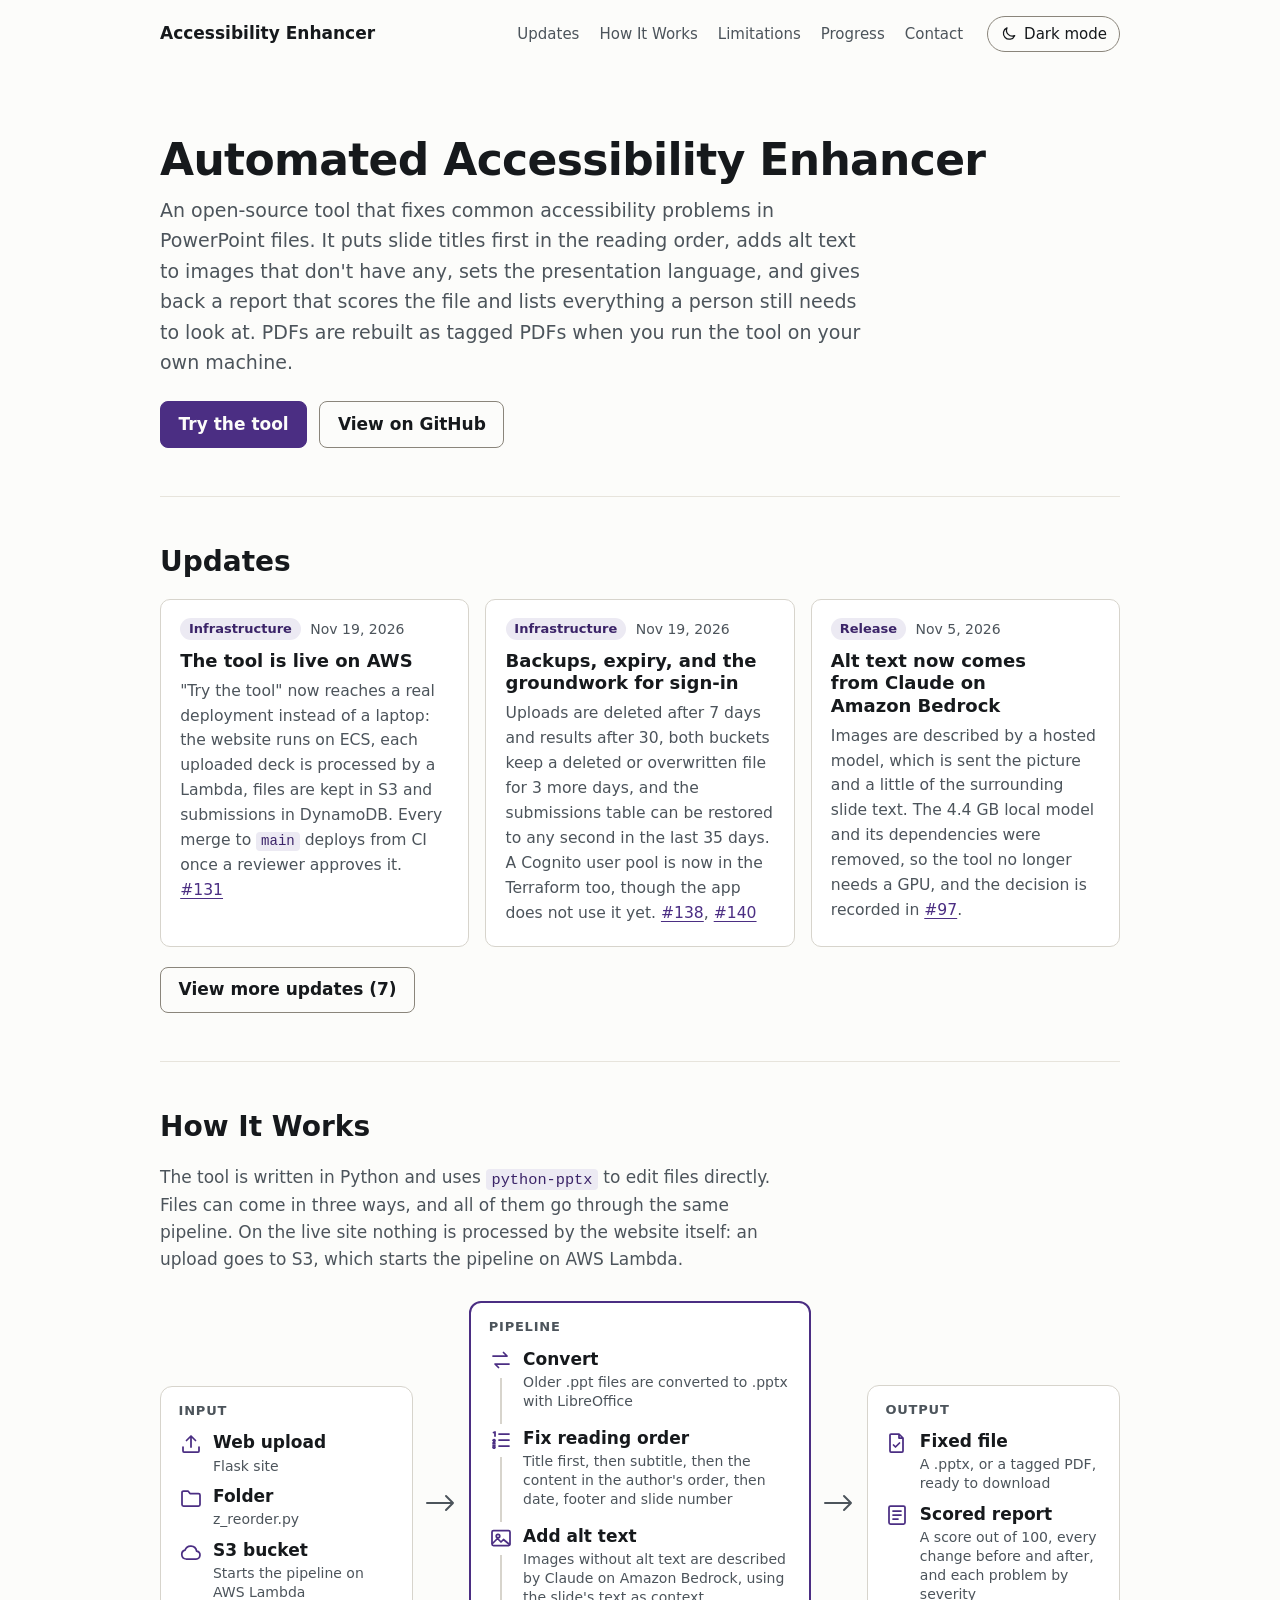
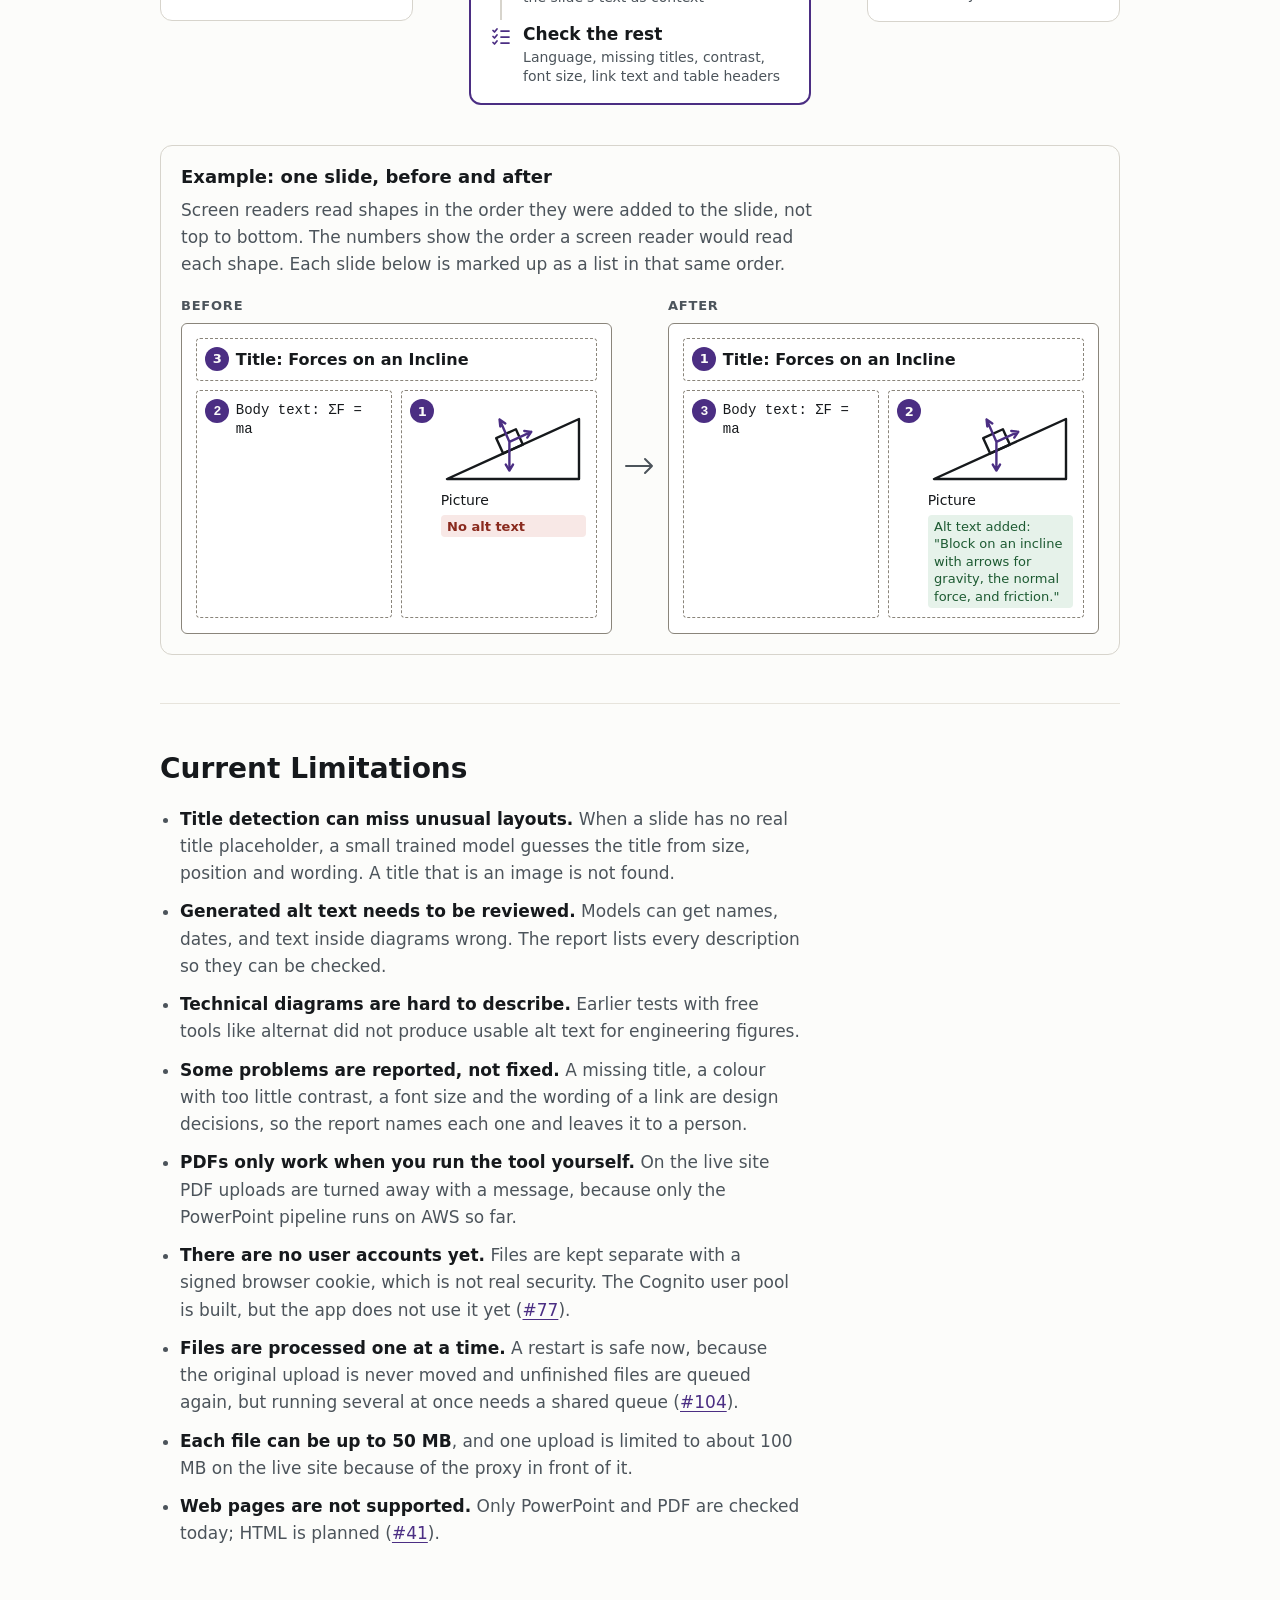
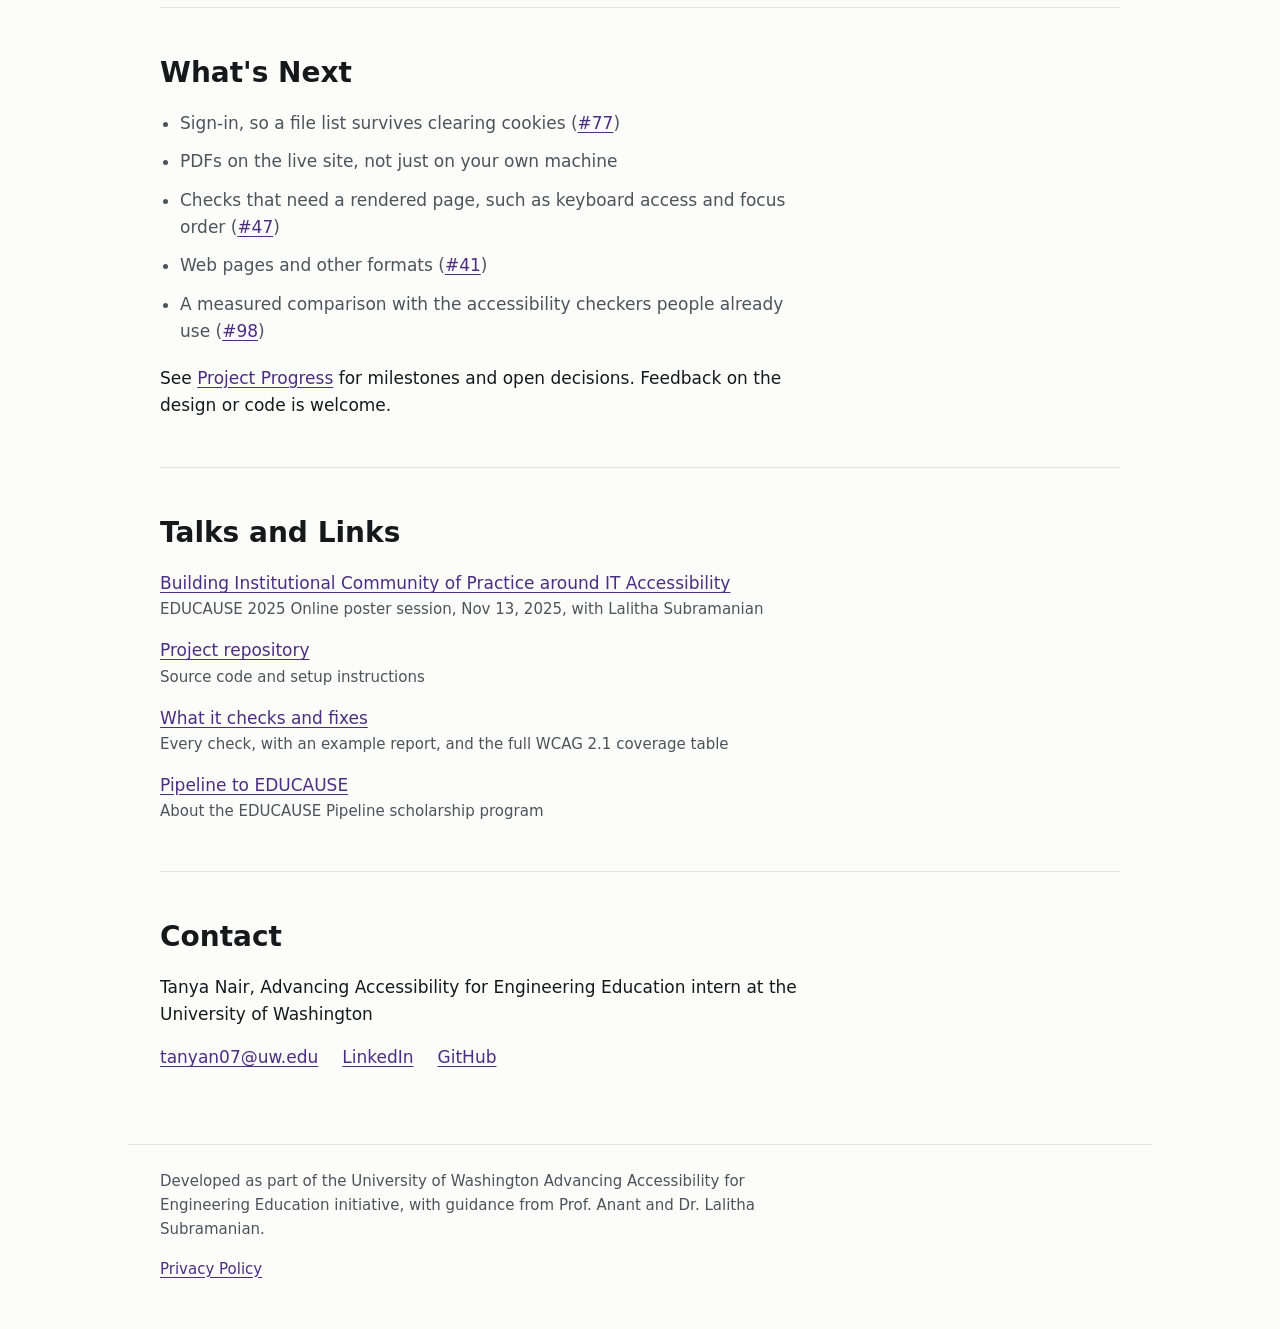
==== commit 2776837e: "Merge pull request #6 from t-nair/claude/site-revamp-f7b5c4 Bring the site up to date with what has " ====
--- a/index.html
+++ b/index.html
@@ -4,7 +4,7 @@
 <meta charset="utf-8">
 <meta name="viewport" content="width=device-width, initial-scale=1">
 <title>Automated Accessibility Enhancer</title>
-<meta name="description" content="An open-source tool that fixes reading order and adds missing alt text in PowerPoint files. Built at the University of Washington.">
+<meta name="description" content="An open-source tool that fixes reading order and adds missing alt text in PowerPoint and PDF files, and reports what a person still needs to look at. Built at the University of Washington.">
 <meta name="color-scheme" content="light dark">
 <link rel="stylesheet" href="styles.css">
 <script>
@@ -43,8 +43,9 @@
   <section class="intro wrap" id="top" aria-labelledby="top-h">
     <h1 id="top-h">Automated Accessibility Enhancer</h1>
     <p class="lede">An open-source tool that fixes common accessibility problems in PowerPoint files. It puts slide
-      titles first in the reading order, adds alt text to images that don't have any, and creates a report of every
-      change.</p>
+      titles first in the reading order, adds alt text to images that don't have any, sets the presentation language,
+      and gives back a report that scores the file and lists everything a person still needs to look at. PDFs are
+      rebuilt as tagged PDFs when you run the tool on your own machine.</p>
     <p class="actions">
       <a class="button" href="/app">Try the tool</a>
       <a class="button-secondary" href="https://github.com/t-nair/automated-accessibility-enhancer">View on GitHub</a>
@@ -56,37 +57,90 @@
 
     <ol class="feed" id="feed">
 
-      <li class="feed-item is-upcoming">
-        <p class="feed-meta">
-          <span class="tag tag-upcoming">Upcoming</span>
+      <li class="feed-item">
+        <p class="feed-meta">
+          <span class="tag">Infrastructure</span>
+          <time datetime="2026-11-19">Nov 19, 2026</time>
+        </p>
+        <h3>The tool is live on AWS</h3>
+        <p>"Try the tool" now reaches a real deployment instead of a laptop: the website runs on ECS, each uploaded
+          deck is processed by a Lambda, files are kept in S3 and submissions in DynamoDB. Every merge to
+          <span class="code">main</span> deploys from CI once a reviewer approves it.
+          <a href="https://github.com/t-nair/automated-accessibility-enhancer/pull/131">#131</a></p>
+      </li>
+
+      <li class="feed-item">
+        <p class="feed-meta">
+          <span class="tag">Infrastructure</span>
+          <time datetime="2026-11-19">Nov 19, 2026</time>
+        </p>
+        <h3>Backups, expiry, and the groundwork for sign-in</h3>
+        <p>Uploads are deleted after 7 days and results after 30, both buckets keep a deleted or overwritten file for
+          3 more days, and the submissions table can be restored to any second in the last 35 days. A Cognito user
+          pool is now in the Terraform too, though the app does not use it yet.
+          <a href="https://github.com/t-nair/automated-accessibility-enhancer/pull/138">#138</a>,
+          <a href="https://github.com/t-nair/automated-accessibility-enhancer/pull/140">#140</a></p>
+      </li>
+
+      <li class="feed-item">
+        <p class="feed-meta">
+          <span class="tag">Release</span>
+          <time datetime="2026-11-05">Nov 5, 2026</time>
+        </p>
+        <h3>Alt text now comes from Claude on Amazon Bedrock</h3>
+        <p>Images are described by a hosted model, which is sent the picture and a little of the surrounding slide
+          text. The 4.4 GB local model and its dependencies were removed, so the tool no longer needs a GPU, and the
+          decision is recorded in
+          <a href="https://github.com/t-nair/automated-accessibility-enhancer/issues/97">#97</a>.</p>
+      </li>
+
+      <li class="feed-item">
+        <p class="feed-meta">
+          <span class="tag">Infrastructure</span>
+          <time datetime="2026-11-01">Nov 1, 2026</time>
+        </p>
+        <h3>The web app is audited with axe-core in CI</h3>
+        <p>Every page and state of the app is loaded in a headless browser and checked on every pull request. It has
+          no WCAG 2.1 Level A or AA violations.
+          <a href="https://github.com/t-nair/automated-accessibility-enhancer/pull/123">#123</a></p>
+      </li>
+
+      <li class="feed-item">
+        <p class="feed-meta">
+          <span class="tag">Release</span>
+          <time datetime="2026-10-31">Oct 31, 2026</time>
+        </p>
+        <h3>Scored reports and five more checks</h3>
+        <p>Each report opens with a score out of 100 for the file as uploaded, marks every problem critical, serious,
+          moderate or minor with its WCAG criterion, and lists each change before and after. Slide reading order is
+          now set by role, table header rows are turned on, and contrast, text under 9 pt and vague link text are
+          reported. <a href="https://github.com/t-nair/automated-accessibility-enhancer/pull/105">#105</a>,
+          <a href="https://github.com/t-nair/automated-accessibility-enhancer/pull/119">#119</a>,
+          <a href="https://github.com/t-nair/automated-accessibility-enhancer/pull/122">#122</a></p>
+      </li>
+
+      <li class="feed-item">
+        <p class="feed-meta">
+          <span class="tag">Release</span>
+          <time datetime="2026-10-26">Oct 26, 2026</time>
+        </p>
+        <h3>PDF remediation</h3>
+        <p>PDFs are inspected page by page and rebuilt as tagged PDFs with a title and a language. Scanned pages are
+          read with OCR and always marked for a person to check. This runs when you use the tool on your own machine;
+          the hosted site still takes PowerPoint only.
+          <a href="https://github.com/t-nair/automated-accessibility-enhancer/pull/84">#84</a></p>
+      </li>
+
+      <li class="feed-item">
+        <p class="feed-meta">
+          <span class="tag">Talk</span>
           <time datetime="2026-09-29">Sep 29 to Oct 2, 2026</time>
         </p>
-        <h3>Attending EDUCAUSE 2026 in Denver</h3>
-        <p>I'll be at the conference in person as an
+        <h3>Attended EDUCAUSE 2026 in Denver</h3>
+        <p>I was at the conference in person as an
           <a href="https://er.educause.edu/articles/2023/1/pipeline-to-educause-connecting-underrepresented-students-to-careers-in-higher-education-it">EDUCAUSE
-          Pipeline scholar</a>. If you'd like to meet up and talk about accessible course materials,
-          <a href="mailto:tanyan07@uw.edu?subject=EDUCAUSE%202026">send me an email</a>.</p>
-      </li>
-
-      <li class="feed-item">
-        <p class="feed-meta">
-          <span class="tag">On a branch</span>
-          <time datetime="2026-09-03">Sep 3, 2026</time>
-        </p>
-        <h3>Trying alt text from Claude on Amazon Bedrock</h3>
-        <p>A hosted model would describe images instead of one running locally, so no GPU would be needed. This is on
-          the <span class="code">aws-deployment</span> branch and not merged yet. Whether to switch is tracked in
-          <a href="https://github.com/t-nair/automated-accessibility-enhancer/issues/97">#97</a>.</p>
-      </li>
-
-      <li class="feed-item">
-        <p class="feed-meta">
-          <span class="tag">On a branch</span>
-          <time datetime="2026-09-03">Sep 3, 2026</time>
-        </p>
-        <h3>Trying an AWS deployment with Terraform</h3>
-        <p>On the same branch, the pipeline runs on AWS Lambda: upload a deck to S3 and the fixed file and report are
-          written back to S3. It is not merged yet, and the web app still runs locally.</p>
+          Pipeline scholar</a>. If you'd like to talk about accessible course materials,
+          <a href="mailto:tanyan07@uw.edu?subject=Accessibility%20Enhancer">send me an email</a>.</p>
       </li>
 
       <li class="feed-item">
@@ -96,7 +150,7 @@
         </p>
         <h3>Reading order and alt text bug fixes</h3>
         <p>Fixed four bugs, including one where alt text written by a person could be overwritten if it matched the
-          shape name. The test suite is now at 123 tests.</p>
+          shape name.</p>
       </li>
 
       <li class="feed-item">
@@ -129,7 +183,8 @@
   <section id="how" class="wrap" aria-labelledby="how-h">
     <h2 id="how-h">How It Works</h2>
     <p class="section-intro">The tool is written in Python and uses <span class="code">python-pptx</span> to edit
-      files directly. Files can come in three ways, and all of them go through the same pipeline.</p>
+      files directly. Files can come in three ways, and all of them go through the same pipeline. On the live site
+      nothing is processed by the website itself: an upload goes to S3, which starts the pipeline on AWS Lambda.</p>
 
     <div class="pipeline">
 
@@ -146,7 +201,7 @@
           </li>
           <li>
             <svg class="icon" viewBox="0 0 24 24" aria-hidden="true" focusable="false"><path d="M7 19h10a4 4 0 0 0 .6-7.95A6 6 0 0 0 6 10.2 4.5 4.5 0 0 0 7 19z"/></svg>
-            <span><strong>S3 bucket</strong><small>AWS Lambda, not merged yet</small></span>
+            <span><strong>S3 bucket</strong><small>Starts the pipeline on AWS Lambda</small></span>
           </li>
         </ul>
       </div>
@@ -162,11 +217,15 @@
           </li>
           <li>
             <svg class="icon" viewBox="0 0 24 24" aria-hidden="true" focusable="false"><path d="M10 6h10M10 12h10M10 18h10M4.5 4.5 6 4v4M4 12.5a1 1 0 1 1 2 .3L4 15h2M4 17h2l-1 1.2a1 1 0 1 1-1 .8"/></svg>
-            <span><strong>Fix reading order</strong><small>Shapes named "Title" are moved to the front</small></span>
+            <span><strong>Fix reading order</strong><small>Title first, then subtitle, then the content in the author's order, then date, footer and slide number</small></span>
           </li>
           <li>
             <svg class="icon" viewBox="0 0 24 24" aria-hidden="true" focusable="false"><rect x="3" y="4.5" width="18" height="15" rx="1.5"/><circle cx="9" cy="10" r="1.75"/><path d="m3.5 17.5 5-5 3.5 3.5 2.5-2.5 6 5"/></svg>
-            <span><strong>Add alt text</strong><small>Images without alt text are described by a vision model running locally</small></span>
+            <span><strong>Add alt text</strong><small>Images without alt text are described by Claude on Amazon Bedrock, using the slide's text as context</small></span>
+          </li>
+          <li>
+            <svg class="icon" viewBox="0 0 24 24" aria-hidden="true" focusable="false"><path d="M4 6.5 5.5 8l2.5-3M4 12.5 5.5 14l2.5-3M4 18.5 5.5 20l2.5-3M12 7h8M12 13h8M12 19h8"/></svg>
+            <span><strong>Check the rest</strong><small>Language, missing titles, contrast, font size, link text and table headers</small></span>
           </li>
         </ol>
       </div>
@@ -178,11 +237,11 @@
         <ul class="nodes">
           <li>
             <svg class="icon" viewBox="0 0 24 24" aria-hidden="true" focusable="false"><path d="M6 3h8l4 4v13a1 1 0 0 1-1 1H6a1 1 0 0 1-1-1V4a1 1 0 0 1 1-1zM14 3v4h4M8.5 14l2 2 4-4"/></svg>
-            <span><strong>Fixed .pptx</strong><small>Ready to download</small></span>
+            <span><strong>Fixed file</strong><small>A .pptx, or a tagged PDF, ready to download</small></span>
           </li>
           <li>
             <svg class="icon" viewBox="0 0 24 24" aria-hidden="true" focusable="false"><rect x="4" y="3" width="16" height="18" rx="1.5"/><path d="M8 8h8M8 12h8M8 16h5"/></svg>
-            <span><strong>Report</strong><small>Every change, slide by slide</small></span>
+            <span><strong>Scored report</strong><small>A score out of 100, every change before and after, and each problem by severity</small></span>
           </li>
         </ul>
       </div>
@@ -237,21 +296,36 @@
         diagrams wrong. The report lists every description so they can be checked.</li>
       <li><strong>Technical diagrams are hard to describe.</strong> Earlier tests with free tools like alternat did
         not produce usable alt text for engineering figures.</li>
-      <li><strong>The alt-text model is large.</strong> It is about 4.4 GB and slow without a GPU. A hosted model is
-        being considered (<a href="https://github.com/t-nair/automated-accessibility-enhancer/issues/97">#97</a>).</li>
-      <li><strong>There are no user accounts.</strong> Files are kept separate with a signed browser cookie, which is
-        not real security.</li>
-      <li><strong>Files are processed one at a time</strong>, and progress is stored in memory. If the server restarts
-        during a run, that file stays marked as processing.</li>
+      <li><strong>Some problems are reported, not fixed.</strong> A missing title, a colour with too little contrast,
+        a font size and the wording of a link are design decisions, so the report names each one and leaves it to a
+        person.</li>
+      <li><strong>PDFs only work when you run the tool yourself.</strong> On the live site PDF uploads are turned
+        away with a message, because only the PowerPoint pipeline runs on AWS so far.</li>
+      <li><strong>There are no user accounts yet.</strong> Files are kept separate with a signed browser cookie,
+        which is not real security. The Cognito user pool is built, but the app does not use it yet
+        (<a href="https://github.com/t-nair/automated-accessibility-enhancer/issues/77">#77</a>).</li>
+      <li><strong>Files are processed one at a time.</strong> A restart is safe now, because the original upload is
+        never moved and unfinished files are queued again, but running several at once needs a shared queue
+        (<a href="https://github.com/t-nair/automated-accessibility-enhancer/issues/104">#104</a>).</li>
+      <li><strong>Each file can be up to 50 MB</strong>, and one upload is limited to about 100 MB on the live site
+        because of the proxy in front of it.</li>
+      <li><strong>Web pages are not supported.</strong> Only PowerPoint and PDF are checked today; HTML is planned
+        (<a href="https://github.com/t-nair/automated-accessibility-enhancer/issues/41">#41</a>).</li>
     </ul>
   </section>
 
   <section id="next" class="wrap" aria-labelledby="next-h">
     <h2 id="next-h">What's Next</h2>
     <ul class="plain">
-      <li>University sign-in</li>
-      <li>Configurable rules for headings and slide structure</li>
-      <li>Moving the web app to AWS</li>
+      <li>Sign-in, so a file list survives clearing cookies
+        (<a href="https://github.com/t-nair/automated-accessibility-enhancer/issues/77">#77</a>)</li>
+      <li>PDFs on the live site, not just on your own machine</li>
+      <li>Checks that need a rendered page, such as keyboard access and focus order
+        (<a href="https://github.com/t-nair/automated-accessibility-enhancer/issues/47">#47</a>)</li>
+      <li>Web pages and other formats
+        (<a href="https://github.com/t-nair/automated-accessibility-enhancer/issues/41">#41</a>)</li>
+      <li>A measured comparison with the accessibility checkers people already use
+        (<a href="https://github.com/t-nair/automated-accessibility-enhancer/issues/98">#98</a>)</li>
     </ul>
     <p>See <a href="progress.html">Project Progress</a> for milestones and open decisions. Feedback on the design or
       code is welcome.</p>
@@ -267,6 +341,10 @@
       <li>
         <a href="https://github.com/t-nair/automated-accessibility-enhancer">Project repository</a>
         <span class="meta">Source code and setup instructions</span>
+      </li>
+      <li>
+        <a href="https://github.com/t-nair/automated-accessibility-enhancer/blob/main/docs/what-it-checks.md">What it checks and fixes</a>
+        <span class="meta">Every check, with an example report, and the full WCAG 2.1 coverage table</span>
       </li>
       <li>
         <a href="https://er.educause.edu/articles/2023/1/pipeline-to-educause-connecting-underrepresented-students-to-careers-in-higher-education-it">Pipeline to EDUCAUSE</a>
@@ -291,10 +369,7 @@
   <div class="wrap">
     <p>Developed as part of the University of Washington Advancing Accessibility for Engineering Education initiative,
       with guidance from Prof. Anant and Dr. Lalitha Subramanian.</p>
-    <ul class="links links-inline">
-      <li><a href="privacy.html">Privacy Policy</a></li>
-      <li><a href="terms.html">Terms of Service</a></li>
-    </ul>
+    <p><a href="privacy.html">Privacy Policy</a></p>
   </div>
 </footer>
 
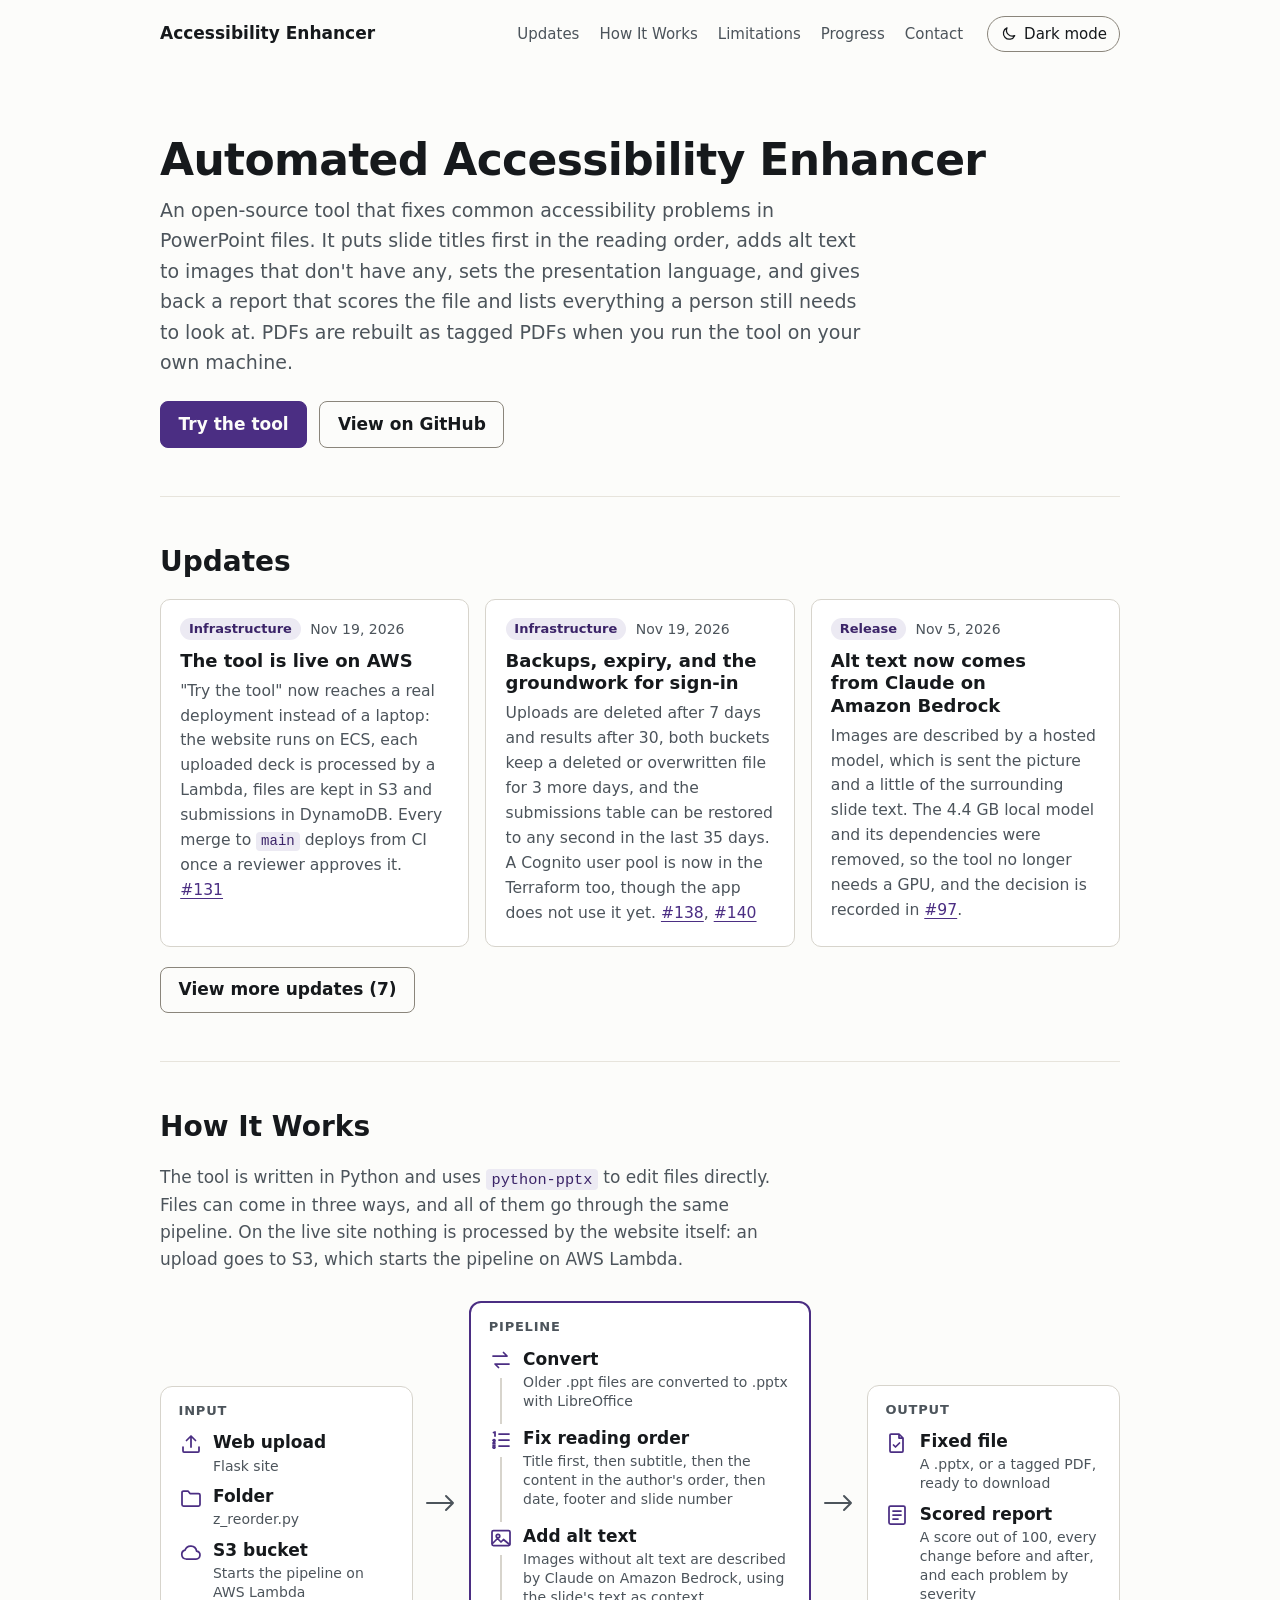
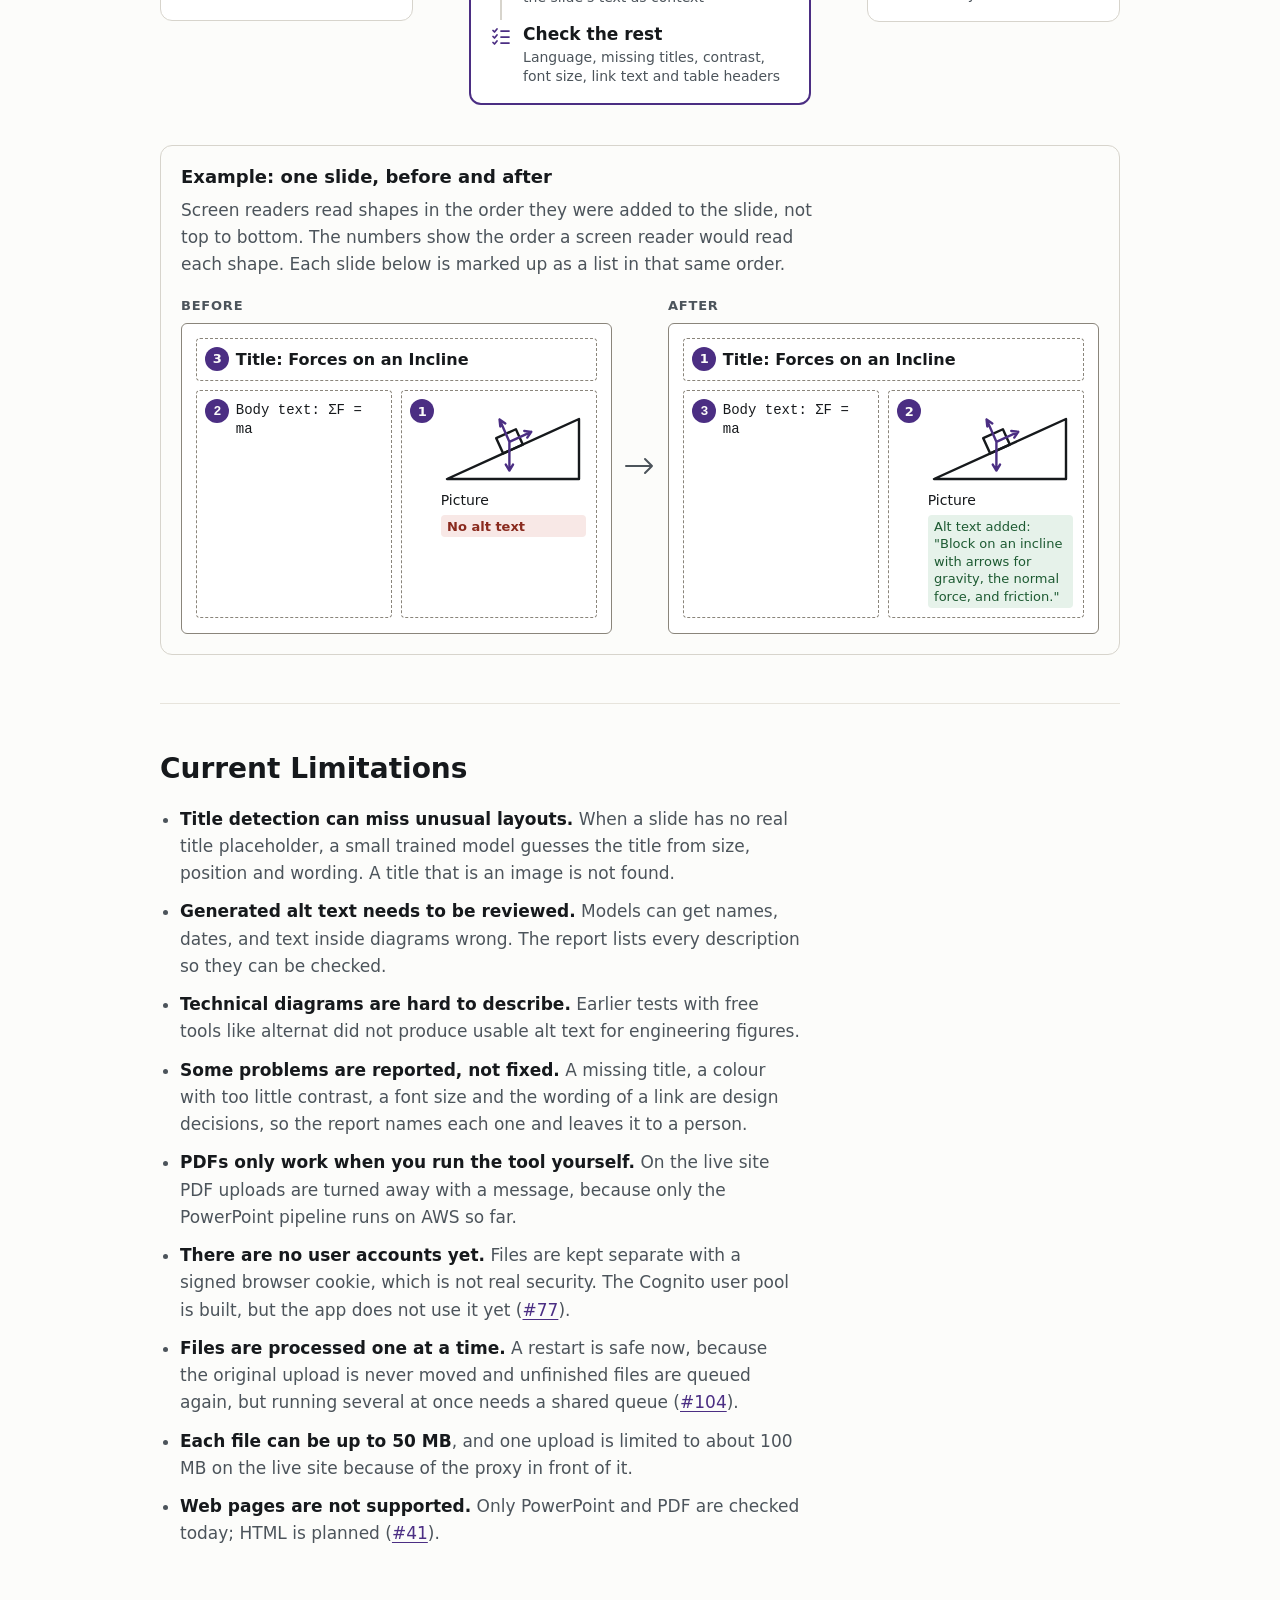
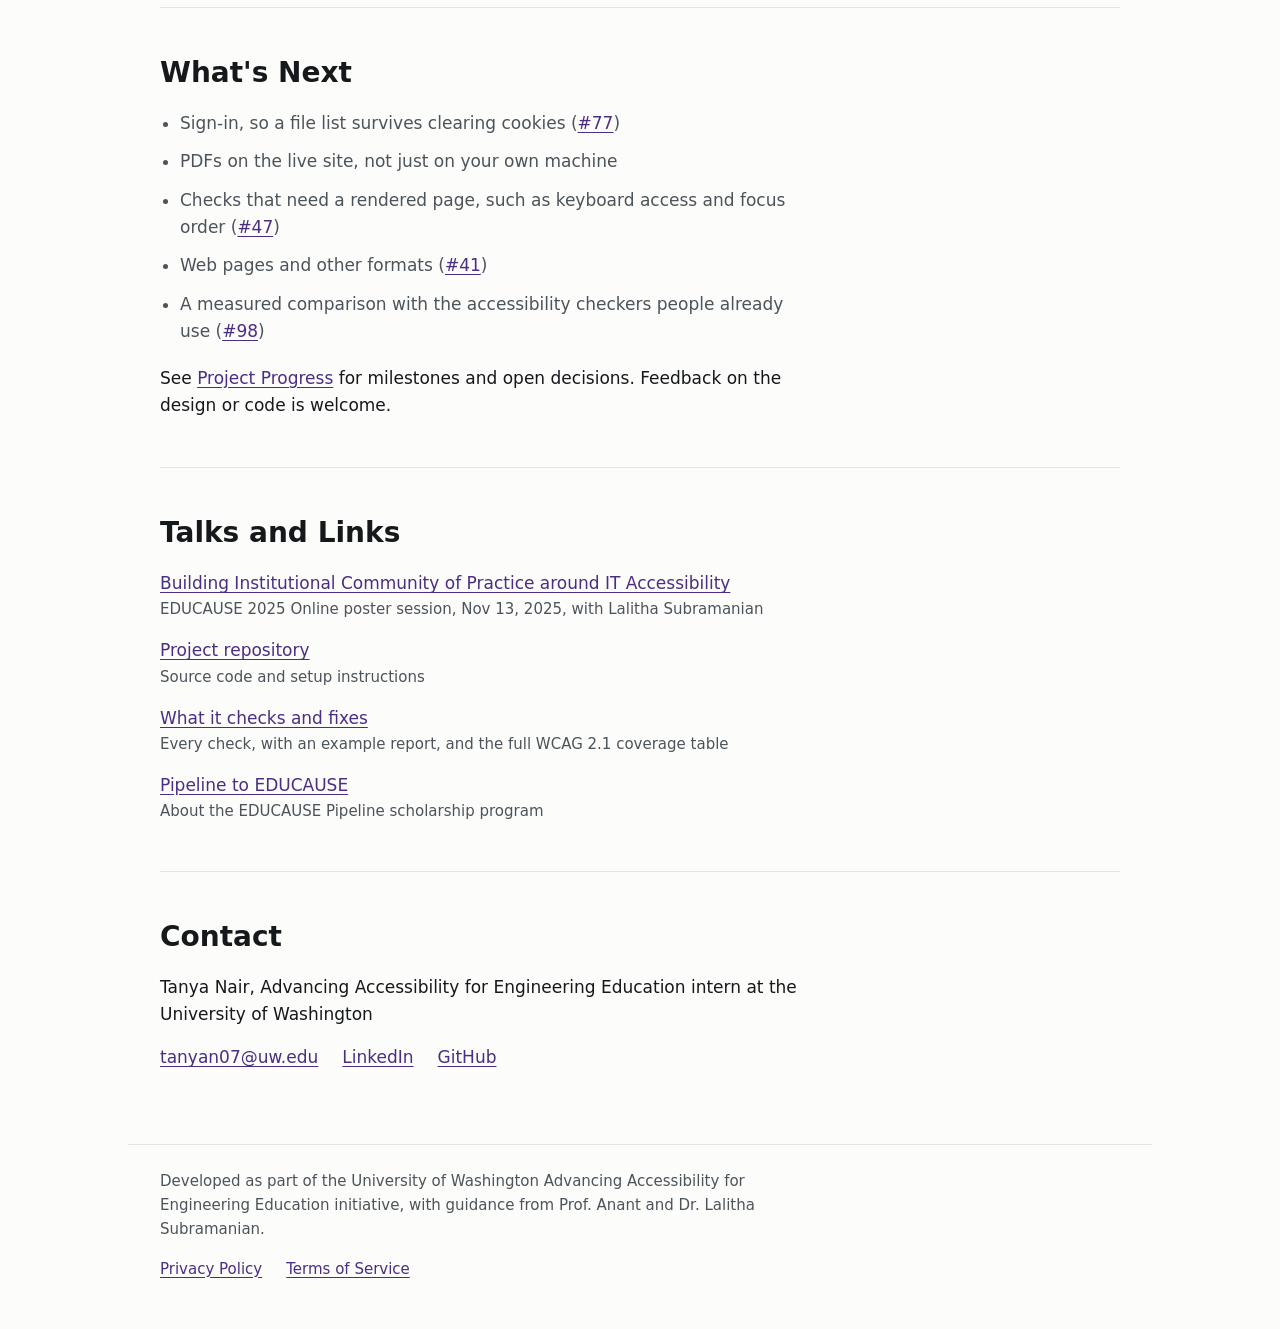
==== commit 3a652518: "Merge pull request #7 from t-nair/docs/terms-of-service Add terms of service, and list both policies" ====
--- a/index.html
+++ b/index.html
@@ -369,7 +369,10 @@
   <div class="wrap">
     <p>Developed as part of the University of Washington Advancing Accessibility for Engineering Education initiative,
       with guidance from Prof. Anant and Dr. Lalitha Subramanian.</p>
-    <p><a href="privacy.html">Privacy Policy</a></p>
+    <ul class="links links-inline">
+      <li><a href="privacy.html">Privacy Policy</a></li>
+      <li><a href="terms.html">Terms of Service</a></li>
+    </ul>
   </div>
 </footer>
 
